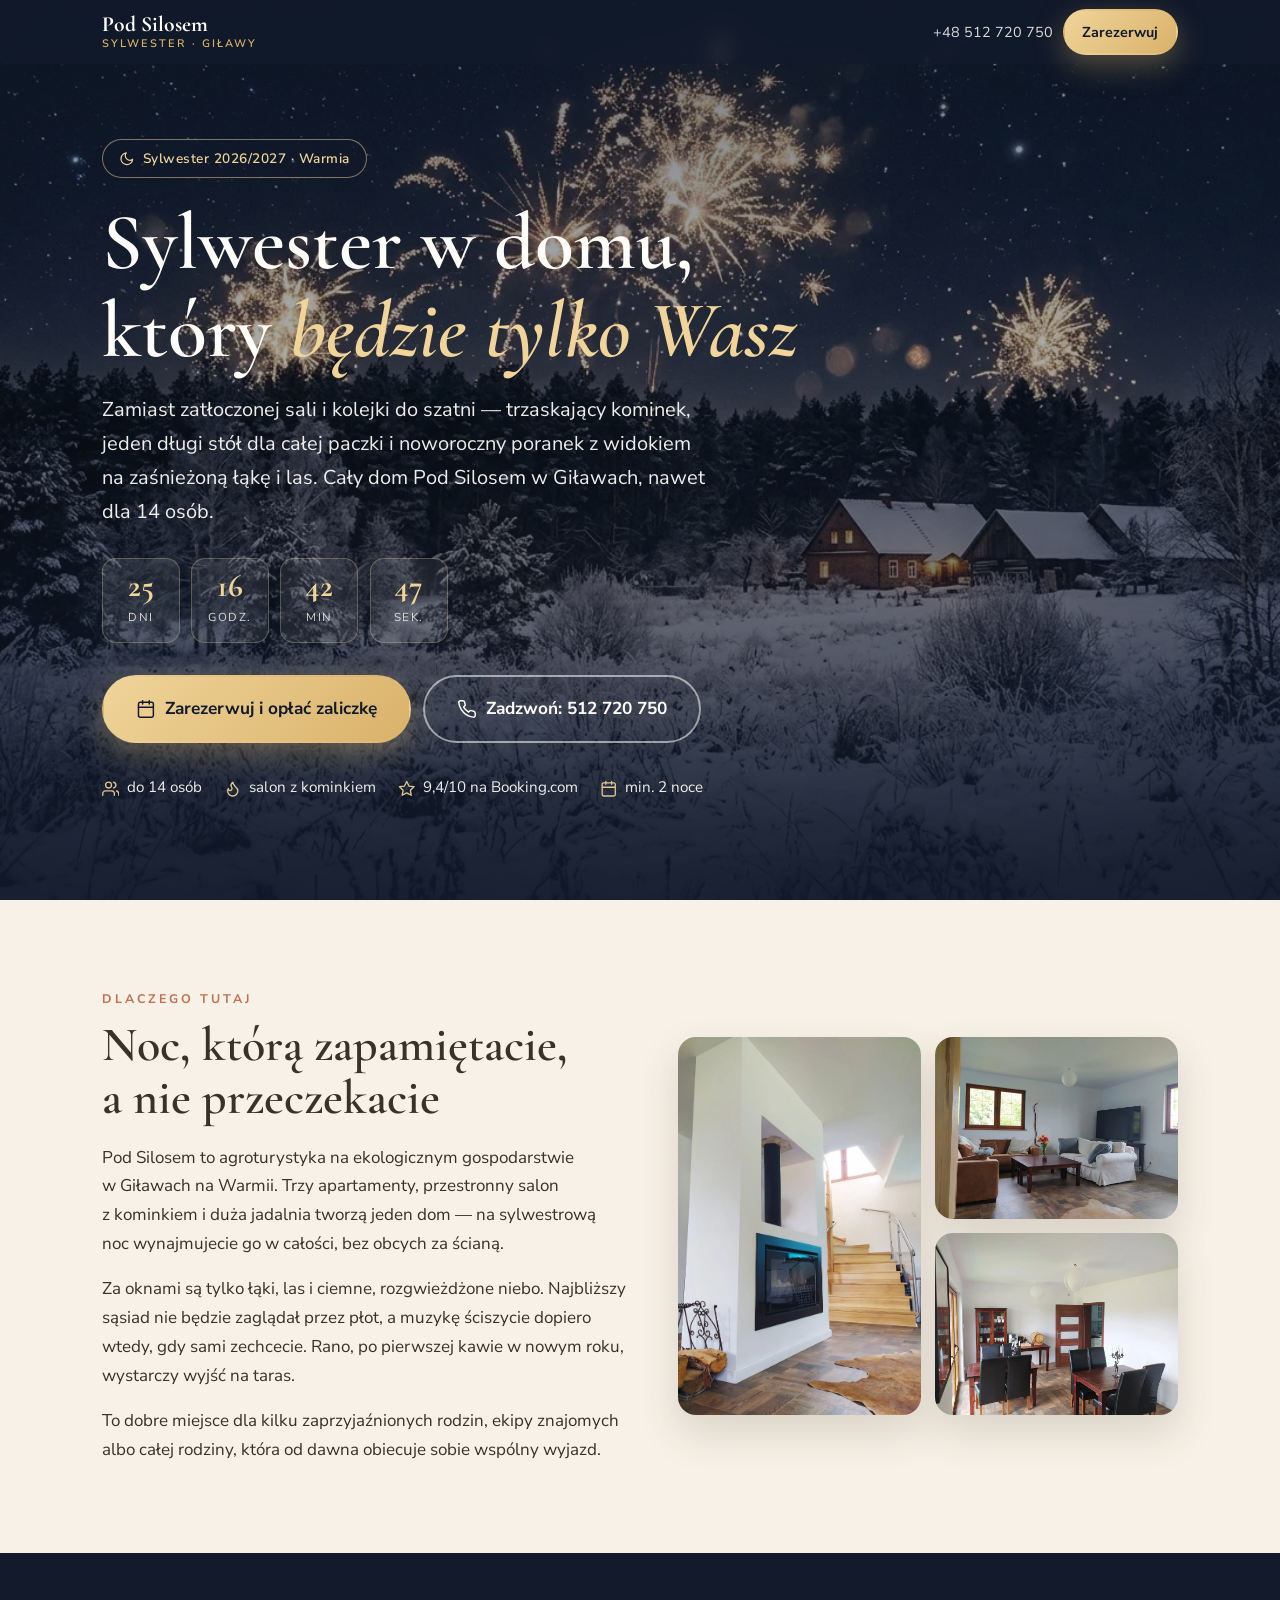
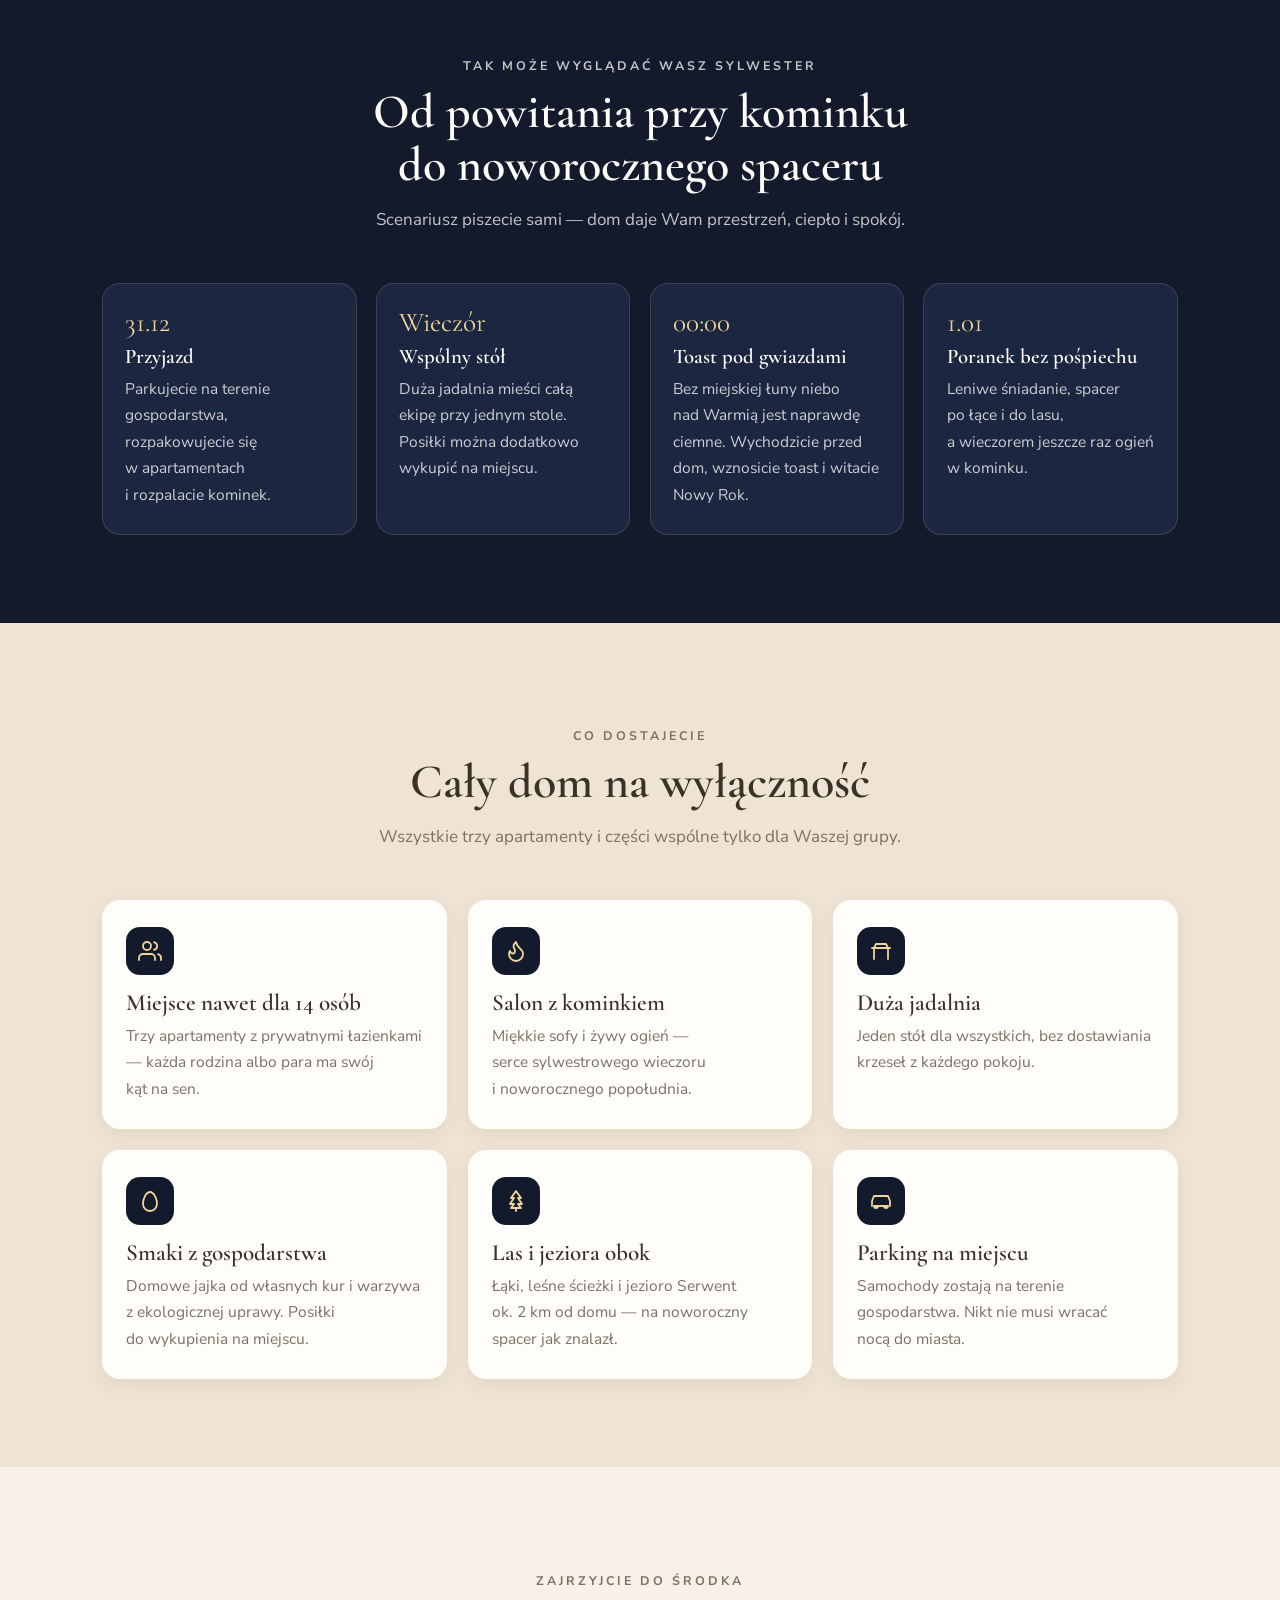
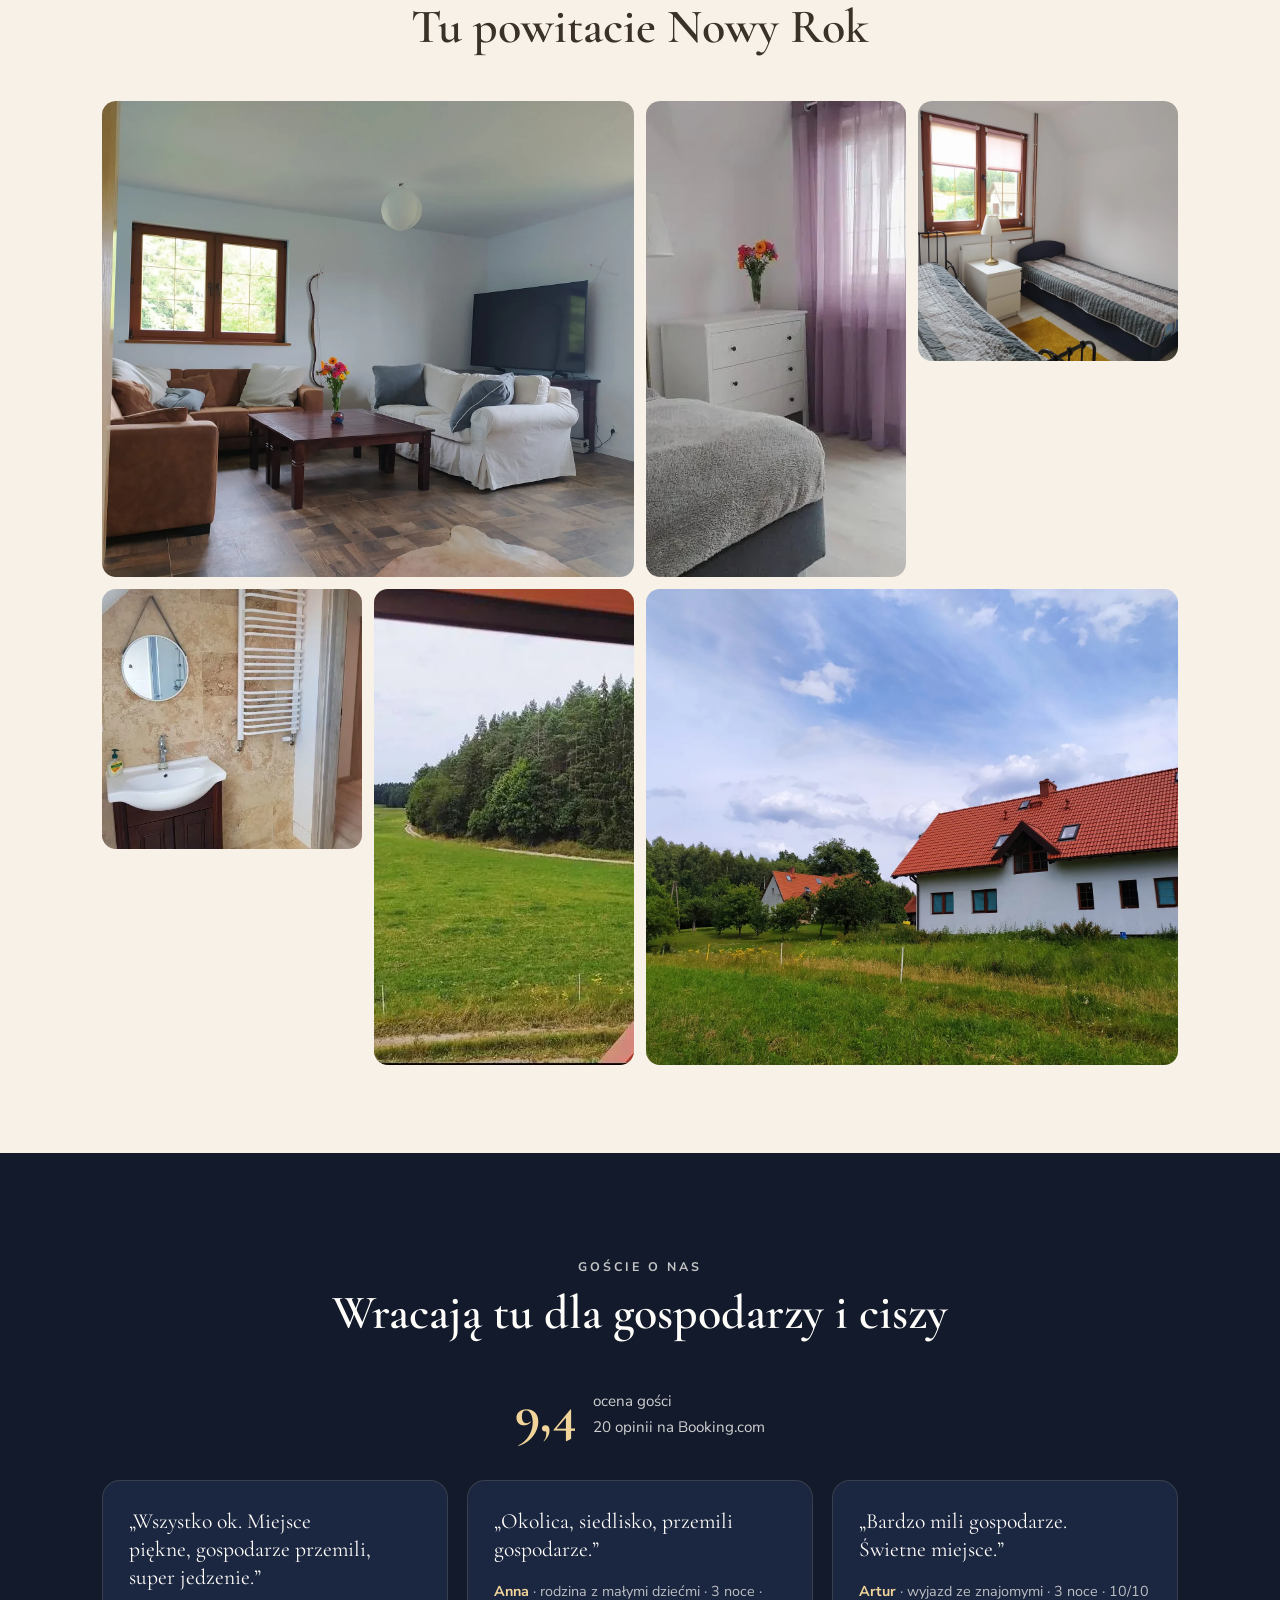
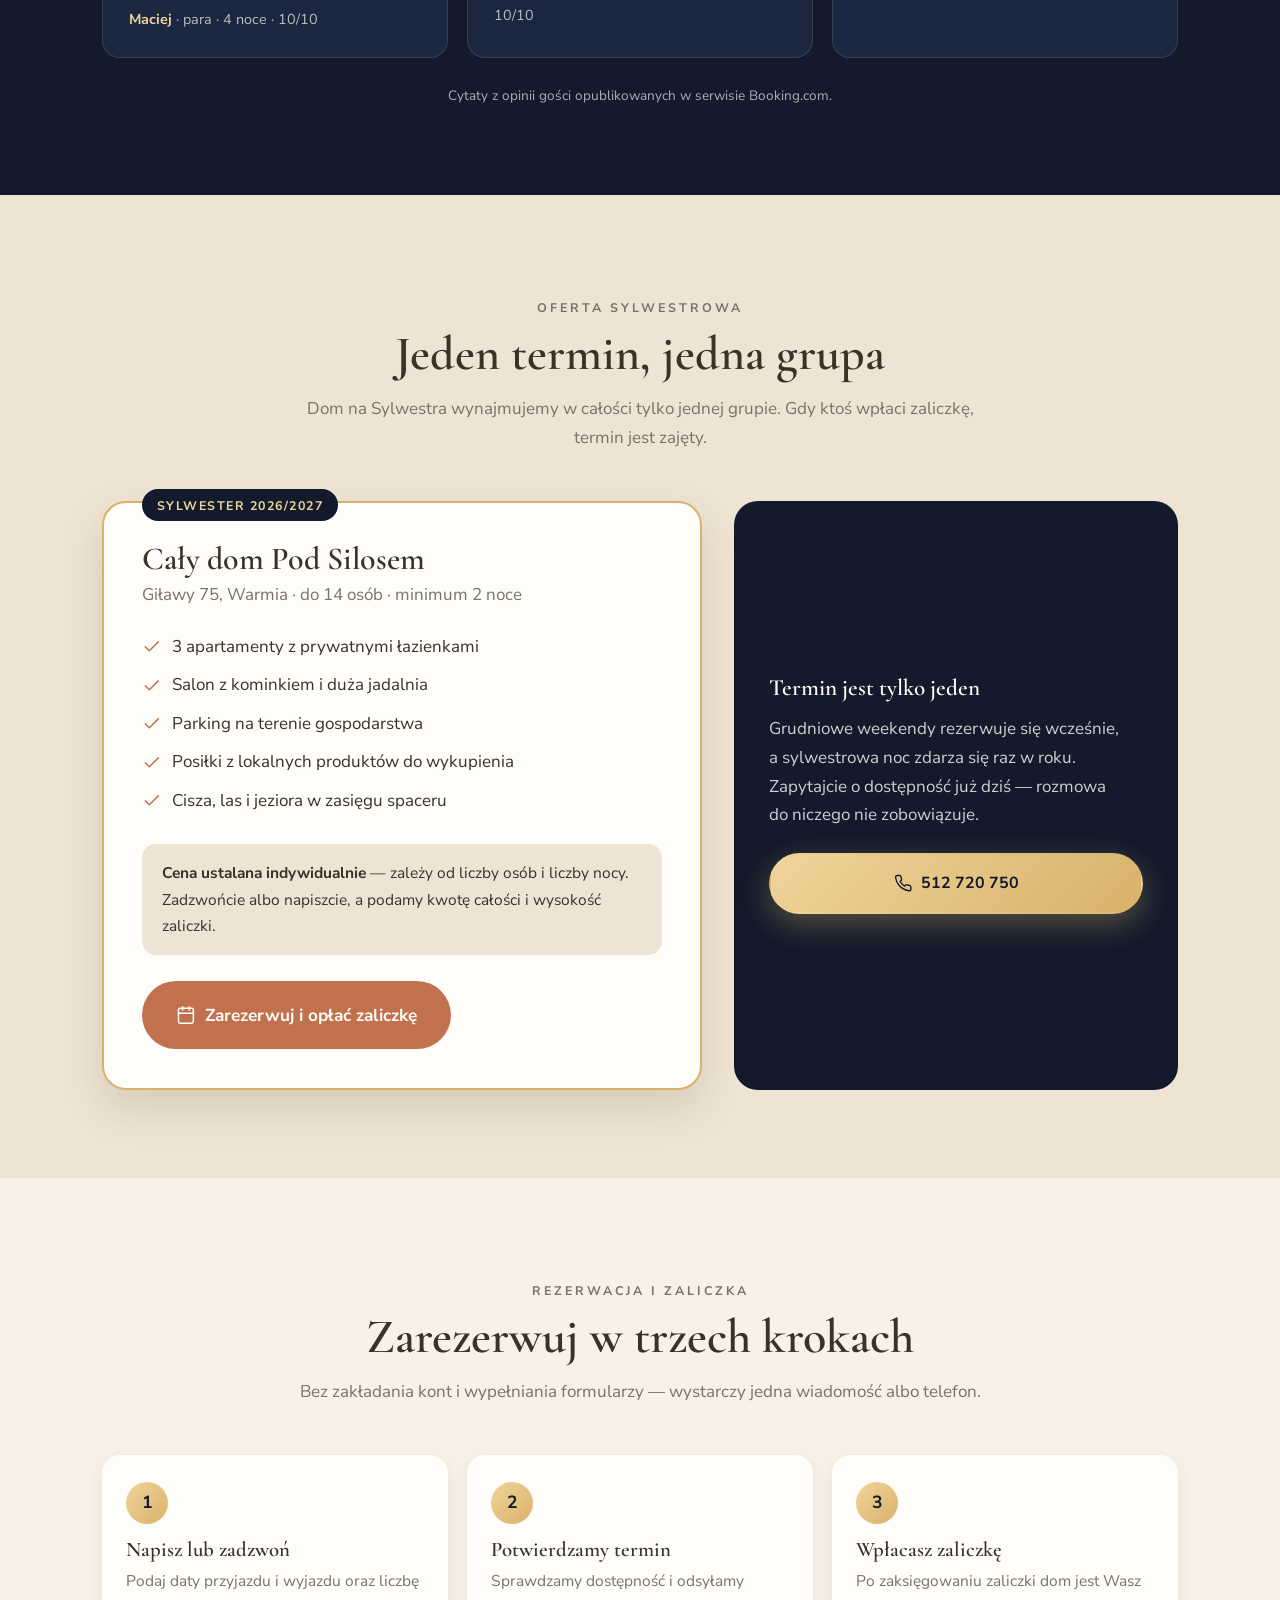
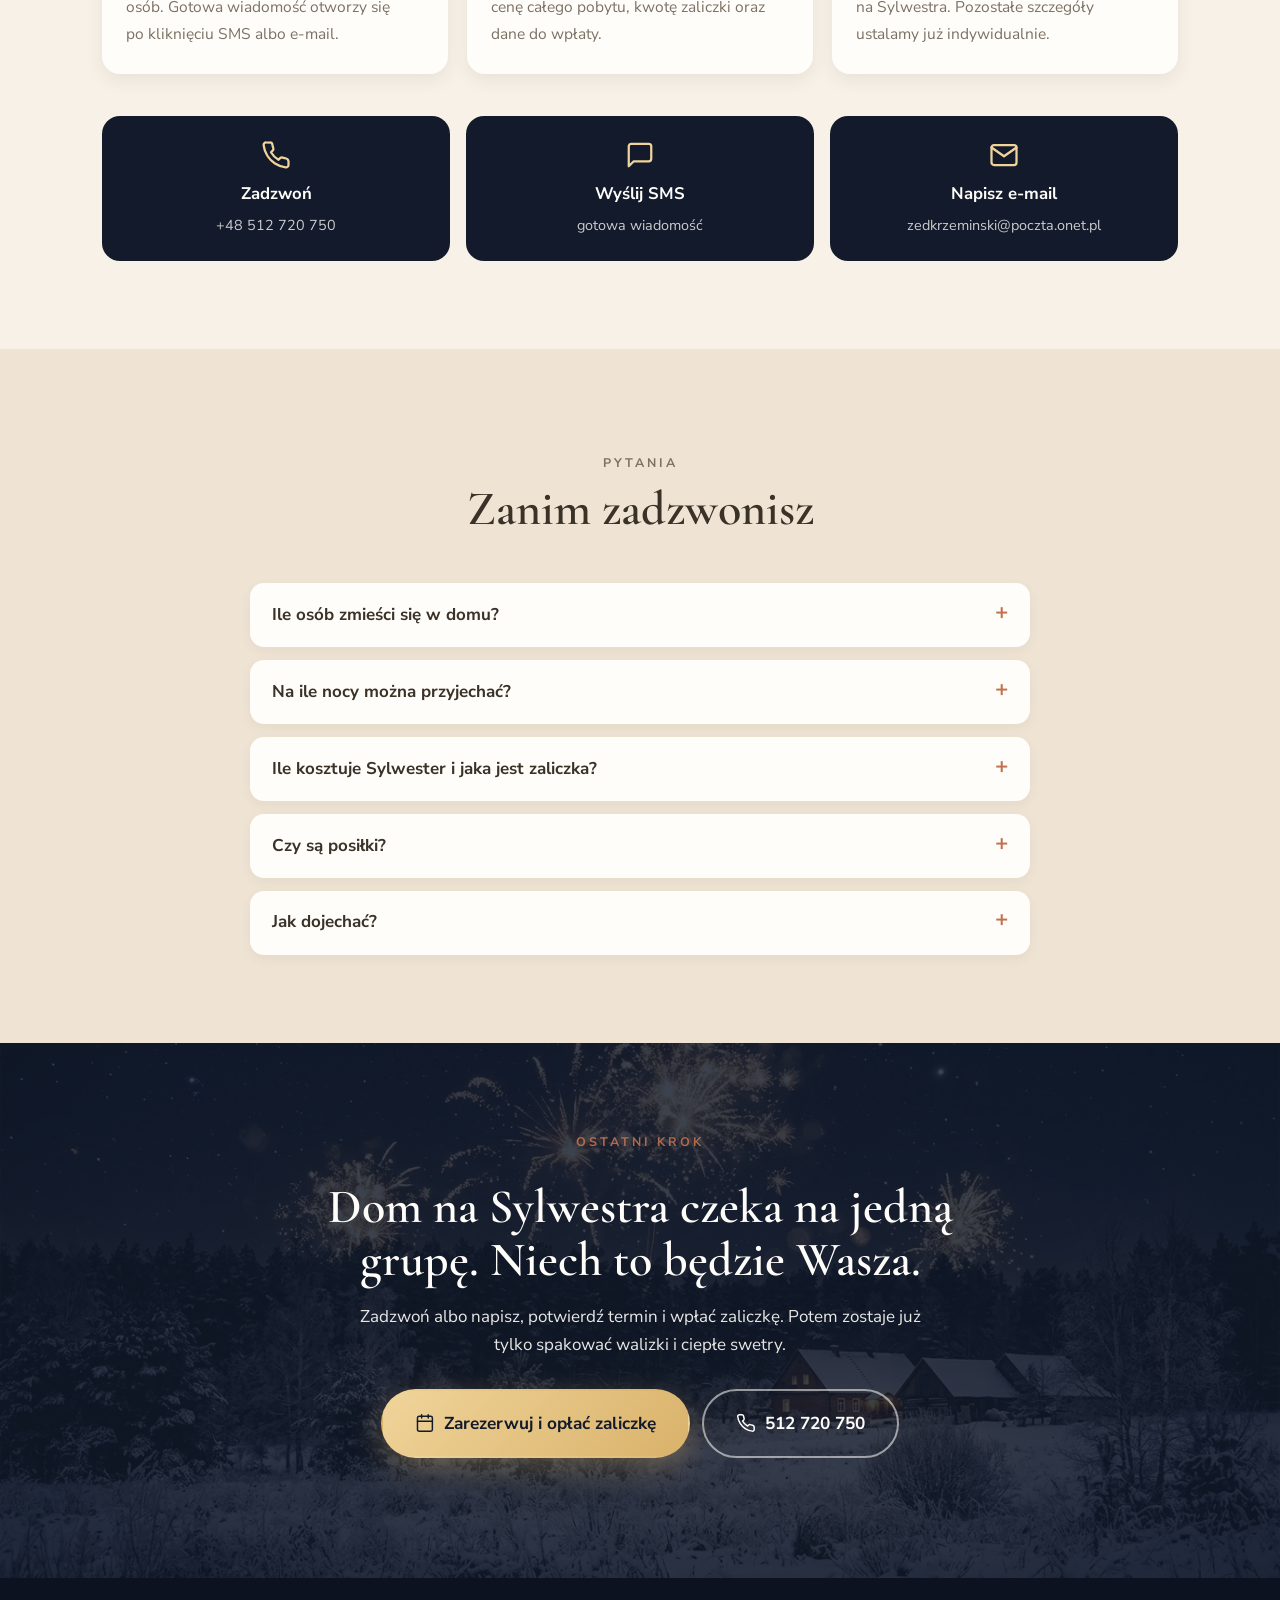
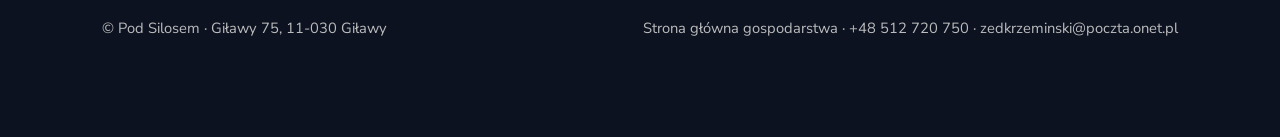
==== sylwester.html @ bb37dadd "Dodaj landing page Sylwester 2026/2027 (sylwester.html)" ====
<!DOCTYPE html>
<html lang="pl">
<head>
  <!-- Google tag (gtag.js) -->
  <script async src="https://www.googletagmanager.com/gtag/js?id=AW-17350584286"></script>
  <script>
    window.dataLayer = window.dataLayer || [];
    function gtag(){dataLayer.push(arguments);}
    gtag('js', new Date());
    gtag('config', 'AW-17350584286');
  </script>

  <meta charset="UTF-8">
  <meta name="viewport" content="width=device-width, initial-scale=1.0">
  <title>Sylwester na&nbsp;Warmii — cały dom dla&nbsp;14 osób | Pod&nbsp;Silosem, Giławy</title>
  <meta name="description" content="Sylwester w agroturystyce Pod Silosem w Giławach na Warmii. Cały dom do 14 osób, salon z kominkiem, duża jadalnia, cisza lasu i jezior. Zarezerwuj termin i wpłać zaliczkę.">
  <meta property="og:title" content="Sylwester na Warmii — cały dom tylko dla Was">
  <meta property="og:description" content="Kominek, wspólny stół i noworoczny poranek nad łąką. Do 14 osób, Giławy na Warmii.">
  <meta property="og:type" content="website">
  <meta property="og:url" content="https://gilawy.pl/sylwester.html">
  <meta property="og:image" content="https://gilawy.pl/assets/img/sylwester/hero.webp">
  <meta property="og:locale" content="pl_PL">
  <link rel="canonical" href="https://gilawy.pl/sylwester.html">
  <link rel="icon" href="favicon.ico" sizes="16x16 32x32 48x48">
  <link rel="apple-touch-icon" href="apple-touch-icon.png">
  <meta name="theme-color" content="#121a2b">
  <link rel="preload" as="image" href="assets/img/sylwester/hero.webp">

  <link rel="preconnect" href="https://fonts.googleapis.com">
  <link rel="preconnect" href="https://fonts.gstatic.com" crossorigin>
  <link rel="stylesheet" href="https://fonts.googleapis.com/css2?family=Cormorant+Garamond:ital,wght@0,500;0,600;0,700;1,500&family=Nunito+Sans:wght@300;400;600;700&display=swap">

  <script type="application/ld+json">
  {
    "@context": "https://schema.org",
    "@type": "LodgingBusiness",
    "name": "Pod Silosem — Agroturystyka w Giławach",
    "description": "Sylwester na Warmii: cały dom do 14 osób z salonem z kominkiem i dużą jadalnią.",
    "image": "https://gilawy.pl/assets/img/sylwester/hero.webp",
    "url": "https://gilawy.pl/sylwester.html",
    "telephone": "+48512720750",
    "email": "zedkrzeminski@poczta.onet.pl",
    "address": {
      "@type": "PostalAddress",
      "streetAddress": "Giławy 75",
      "postalCode": "11-030",
      "addressLocality": "Giławy",
      "addressRegion": "warmińsko-mazurskie",
      "addressCountry": "PL"
    },
    "numberOfRooms": 3,
    "aggregateRating": {
      "@type": "AggregateRating",
      "ratingValue": "9.4",
      "bestRating": "10",
      "reviewCount": "20"
    }
  }
  </script>

  <style>
    :root {
      --night: #121a2b;
      --night-2: #1b2640;
      --night-3: #26345a;
      --gold: #d9b26a;
      --gold-2: #f0d49a;
      --cream: #f7f1e7;
      --sand: #efe4d4;
      --terracotta: #c2714f;
      --terracotta-dark: #a85b3c;
      --ink: #3a3127;
      --muted: #7c7164;
      --white: #fffdfa;
      --radius: 18px;
      --maxw: 1120px;
      --serif: "Cormorant Garamond", Georgia, serif;
      --sans: "Nunito Sans", system-ui, -apple-system, sans-serif;
    }
    * { box-sizing: border-box; margin: 0; padding: 0; }
    html { scroll-behavior: smooth; scroll-padding-top: 76px; }
    body { font-family: var(--sans); color: var(--ink); background: var(--cream); line-height: 1.7; font-size: 17px; -webkit-font-smoothing: antialiased; overflow-x: hidden; }
    img { max-width: 100%; display: block; }
    a { color: inherit; text-decoration: none; }
    .container { width: 100%; max-width: var(--maxw); margin-inline: auto; padding-inline: 22px; }
    h1, h2, h3 { font-family: var(--serif); font-weight: 600; line-height: 1.1; text-wrap: balance; }
    h2 { font-size: clamp(2rem, 4.2vw, 3rem); }
    h3 { font-size: 1.45rem; }
    p, li, dd, blockquote { text-wrap: pretty; text-align: left; }
    .center, .center p { text-align: center; }
    .kicker { text-transform: uppercase; letter-spacing: 3px; font-size: .78rem; font-weight: 700; color: var(--terracotta); margin-bottom: .6rem; }
    .dark .kicker { color: var(--gold); }
    .icon { width: 1.15em; height: 1.15em; flex: none; fill: none; stroke: currentColor; stroke-width: 1.8; stroke-linecap: round; stroke-linejoin: round; }

    /* buttons */
    .btn { display: inline-flex; align-items: center; justify-content: center; gap: .55rem; padding: .95rem 1.6rem; border-radius: 999px; font-weight: 700; font-size: 1rem; transition: transform .15s, box-shadow .15s, background .15s; cursor: pointer; border: 2px solid transparent; text-align: center; }
    .btn:hover { transform: translateY(-2px); }
    .btn-gold { background: linear-gradient(135deg, var(--gold-2), var(--gold)); color: var(--night); box-shadow: 0 10px 30px rgba(217,178,106,.35); }
    .btn-gold:hover { box-shadow: 0 14px 36px rgba(217,178,106,.5); }
    .btn-ghost { border-color: rgba(255,253,250,.55); color: var(--white); }
    .btn-ghost:hover { background: rgba(255,253,250,.1); }
    .btn-terra { background: var(--terracotta); color: var(--white); }
    .btn-terra:hover { background: var(--terracotta-dark); }
    .btn-line { border-color: var(--night-3); color: var(--night); }
    .btn-line:hover { background: var(--night); color: var(--white); }
    .btn-lg { padding: 1.1rem 2rem; font-size: 1.08rem; }

    /* header */
    .top { position: fixed; inset: 0 0 auto 0; z-index: 50; background: rgba(18,26,43,.82); backdrop-filter: blur(10px); color: var(--white); }
    .top .container { display: flex; align-items: center; justify-content: space-between; height: 64px; gap: 1rem; }
    .brand { font-family: var(--serif); font-size: 1.35rem; font-weight: 700; line-height: 1; }
    .brand small { display: block; font-family: var(--sans); font-size: .68rem; letter-spacing: 2px; text-transform: uppercase; color: var(--gold); font-weight: 600; margin-top: 3px; }
    .top-actions { display: flex; gap: .6rem; align-items: center; }
    .top-actions .btn { padding: .55rem 1.1rem; font-size: .9rem; }
    .top-link { font-size: .9rem; opacity: .85; }
    .top-link:hover { opacity: 1; color: var(--gold-2); }

    /* hero */
    .hero { position: relative; min-height: 100svh; display: flex; align-items: center; color: var(--white); background: var(--night) url("assets/img/sylwester/hero.webp") center/cover no-repeat; padding: 110px 0 70px; overflow: hidden; }
    .hero::before { content: ""; position: absolute; inset: 0; background: linear-gradient(180deg, rgba(18,26,43,.55) 0%, rgba(18,26,43,.35) 40%, rgba(18,26,43,.9) 100%); }
    .hero .container { position: relative; }
    .hero-inner { max-width: 760px; }
    .badge { display: inline-flex; align-items: center; gap: .5rem; padding: .45rem 1rem; border: 1px solid rgba(240,212,154,.5); border-radius: 999px; color: var(--gold-2); font-size: .85rem; font-weight: 600; letter-spacing: .5px; margin-bottom: 1.3rem; background: rgba(18,26,43,.35); }
    .hero h1 { font-size: clamp(2.6rem, 7vw, 5rem); color: var(--white); margin-bottom: 1.1rem; }
    .hero h1 em { color: var(--gold-2); font-style: italic; }
    .hero .lead { font-size: clamp(1.05rem, 2vw, 1.25rem); max-width: 620px; opacity: .93; margin-bottom: 1.8rem; }
    .hero-cta { display: flex; flex-wrap: wrap; gap: .8rem; margin-bottom: 2rem; }
    .hero-facts { display: flex; flex-wrap: wrap; gap: .6rem 1.4rem; font-size: .95rem; opacity: .92; list-style: none; }
    .hero-facts li { display: flex; align-items: center; gap: .45rem; }
    .hero-facts .icon { color: var(--gold-2); }

    /* countdown */
    .countdown { display: flex; gap: .7rem; margin: 0 0 2rem; flex-wrap: wrap; }
    .cd-box { min-width: 78px; padding: .7rem .8rem; border-radius: 14px; background: rgba(255,253,250,.08); border: 1px solid rgba(240,212,154,.28); text-align: center; }
    .cd-box b { display: block; font-family: var(--serif); font-size: 2rem; line-height: 1; color: var(--gold-2); }
    .cd-box span { font-size: .72rem; text-transform: uppercase; letter-spacing: 1.5px; opacity: .8; }

    /* sections */
    section { padding: 88px 0; }
    .dark { background: var(--night); color: var(--white); }
    .dark h2, .dark h3 { color: var(--white); }
    .sand { background: var(--sand); }
    .section-head { max-width: 720px; margin: 0 auto 3rem; text-align: center; }
    .section-head p { color: var(--muted); margin-top: .9rem; text-align: center; }
    .dark .section-head p { color: rgba(255,253,250,.75); }

    /* story */
    .story { display: grid; grid-template-columns: 1.05fr 1fr; gap: 3.2rem; align-items: center; }
    .story-text p + p { margin-top: 1rem; }
    .story-text h2 { margin-bottom: 1.2rem; }
    .story-photos { display: grid; grid-template-columns: 1fr 1fr; gap: 14px; }
    .story-photos img { width: 100%; height: 100%; object-fit: cover; border-radius: var(--radius); box-shadow: 0 18px 40px rgba(74,56,38,.16); }
    .story-photos .tall { grid-row: span 2; aspect-ratio: 3/4.3; }
    .story-photos .sq { aspect-ratio: 4/3; }

    /* plan of the night */
    .timeline { display: grid; grid-template-columns: repeat(4, 1fr); gap: 1.2rem; list-style: none; }
    .timeline li { background: var(--night-2); border: 1px solid rgba(240,212,154,.16); border-radius: var(--radius); padding: 1.6rem 1.4rem; }
    .timeline .time { font-family: var(--serif); font-size: 1.7rem; color: var(--gold-2); line-height: 1; margin-bottom: .6rem; }
    .timeline h3 { font-size: 1.3rem; margin-bottom: .45rem; }
    .timeline p { color: rgba(255,253,250,.78); font-size: .97rem; }

    /* benefits */
    .benefits { display: grid; grid-template-columns: repeat(3, 1fr); gap: 1.3rem; }
    .benefit { background: var(--white); border-radius: var(--radius); padding: 1.7rem 1.5rem; box-shadow: 0 6px 18px rgba(74,56,38,.08); }
    .benefit .ico { width: 48px; height: 48px; border-radius: 14px; display: grid; place-items: center; background: var(--night); color: var(--gold-2); margin-bottom: 1rem; }
    .benefit .ico .icon { width: 24px; height: 24px; }
    .benefit h3 { margin-bottom: .4rem; }
    .benefit p { color: var(--muted); font-size: .97rem; }

    /* gallery */
    .gallery { display: grid; grid-template-columns: repeat(4, 1fr); gap: 12px; }
    .gallery img { width: 100%; aspect-ratio: 1/1; object-fit: cover; border-radius: 14px; }
    .gallery .wide { grid-column: span 2; aspect-ratio: auto; height: 100%; }

    /* reviews */
    .reviews { display: grid; grid-template-columns: repeat(3, 1fr); gap: 1.2rem; }
    .review { background: var(--night-2); border-radius: var(--radius); padding: 1.6rem; border: 1px solid rgba(240,212,154,.14); }
    .review blockquote { font-family: var(--serif); font-size: 1.35rem; line-height: 1.3; margin-bottom: 1rem; color: var(--white); }
    .review footer { font-size: .9rem; color: rgba(255,253,250,.7); }
    .review footer b { color: var(--gold-2); }
    .score { display: flex; align-items: center; justify-content: center; gap: 1rem; margin-bottom: 2.4rem; }
    .score b { font-family: var(--serif); font-size: 3.4rem; color: var(--gold-2); line-height: 1; }
    .score span { text-align: left; font-size: .95rem; color: rgba(255,253,250,.8); }

    /* offer */
    .offer { display: grid; grid-template-columns: 1.15fr .85fr; gap: 2rem; align-items: stretch; }
    .offer-card { background: var(--white); border-radius: 24px; padding: 2.4rem; box-shadow: 0 18px 40px rgba(74,56,38,.14); border: 2px solid var(--gold); position: relative; }
    .offer-card .ribbon { position: absolute; top: -14px; left: 2.4rem; background: var(--night); color: var(--gold-2); font-size: .78rem; font-weight: 700; letter-spacing: 1.5px; text-transform: uppercase; padding: .35rem .9rem; border-radius: 999px; }
    .offer-card h3 { font-size: 2rem; margin-bottom: .3rem; }
    .offer-card .sub { color: var(--muted); margin-bottom: 1.4rem; }
    .checks { list-style: none; display: grid; gap: .6rem; margin-bottom: 1.8rem; }
    .checks li { display: flex; gap: .65rem; align-items: flex-start; }
    .checks .icon { color: var(--terracotta); margin-top: .3rem; }
    .price-note { background: var(--sand); border-radius: 14px; padding: 1rem 1.2rem; margin-bottom: 1.6rem; font-size: .97rem; }
    .price-note b { color: var(--ink); }
    .offer-side { background: var(--night); color: var(--white); border-radius: 24px; padding: 2.2rem; display: flex; flex-direction: column; justify-content: center; }
    .offer-side h3 { color: var(--white); margin-bottom: .8rem; }
    .offer-side p { color: rgba(255,253,250,.8); margin-bottom: 1.4rem; }

    /* steps */
    .steps { display: grid; grid-template-columns: repeat(3, 1fr); gap: 1.2rem; list-style: none; counter-reset: step; margin-bottom: 2.6rem; }
    .steps li { background: var(--white); border-radius: var(--radius); padding: 1.7rem 1.5rem; position: relative; counter-increment: step; box-shadow: 0 6px 18px rgba(74,56,38,.08); }
    .steps li::before { content: counter(step); display: grid; place-items: center; width: 42px; height: 42px; border-radius: 50%; background: linear-gradient(135deg, var(--gold-2), var(--gold)); color: var(--night); font-weight: 700; font-size: 1.1rem; margin-bottom: .9rem; }
    .steps h3 { margin-bottom: .4rem; font-size: 1.3rem; }
    .steps p { color: var(--muted); font-size: .97rem; }
    .contact-cards { display: grid; grid-template-columns: repeat(3, 1fr); gap: 1rem; }
    .ccard { display: flex; flex-direction: column; align-items: center; gap: .3rem; text-align: center; padding: 1.5rem 1rem; border-radius: var(--radius); background: var(--night); color: var(--white); transition: transform .15s, background .15s; }
    .ccard:hover { transform: translateY(-3px); background: var(--night-2); }
    .ccard .icon { width: 30px; height: 30px; color: var(--gold-2); margin-bottom: .3rem; }
    .ccard b { font-size: 1.05rem; }
    .ccard span { font-size: .9rem; opacity: .78; }

    /* faq */
    .faq { max-width: 780px; margin: 0 auto; display: grid; gap: .8rem; }
    .faq details { background: var(--white); border-radius: 14px; padding: 1.1rem 1.4rem; box-shadow: 0 4px 12px rgba(74,56,38,.06); }
    .faq summary { cursor: pointer; font-weight: 700; list-style: none; display: flex; justify-content: space-between; gap: 1rem; }
    .faq summary::-webkit-details-marker { display: none; }
    .faq summary::after { content: "+"; color: var(--terracotta); font-size: 1.4rem; line-height: 1; }
    .faq details[open] summary::after { content: "–"; }
    .faq details p { margin-top: .7rem; color: var(--muted); }

    /* final cta */
    .final { text-align: center; background: var(--night) url("assets/img/sylwester/hero.webp") center/cover; position: relative; color: var(--white); }
    .final::before { content: ""; position: absolute; inset: 0; background: rgba(18,26,43,.82); }
    .final .container { position: relative; }
    .final h2 { color: var(--white); margin-bottom: 1rem; }
    .final p { max-width: 600px; margin: 0 auto 1.8rem; opacity: .9; text-align: center; }
    .final .hero-cta { justify-content: center; }

    footer.site { background: #0c1220; color: rgba(255,253,250,.72); padding: 2.4rem 0 6rem; font-size: .92rem; }
    footer.site .container { display: flex; flex-wrap: wrap; justify-content: space-between; gap: 1rem; }
    footer.site a:hover { color: var(--gold-2); }

    /* sticky mobile bar */
    .mbar { position: fixed; inset: auto 0 0 0; z-index: 60; display: none; gap: .5rem; padding: .6rem .7rem calc(.6rem + env(safe-area-inset-bottom)); background: rgba(12,18,32,.96); }
    .mbar a { flex: 1; padding: .8rem .5rem; font-size: .95rem; }

    /* sparkles */
    .spark { position: absolute; width: 3px; height: 3px; border-radius: 50%; background: var(--gold-2); box-shadow: 0 0 8px 2px rgba(240,212,154,.7); opacity: 0; animation: twinkle 4s infinite ease-in-out; }
    @keyframes twinkle { 0%, 100% { opacity: 0; transform: scale(.6); } 50% { opacity: .9; transform: scale(1.2); } }
    @media (prefers-reduced-motion: reduce) { .spark { animation: none; opacity: .5; } html { scroll-behavior: auto; } }

    @media (max-width: 980px) {
      .timeline { grid-template-columns: repeat(2, 1fr); }
      .benefits, .reviews { grid-template-columns: 1fr 1fr; }
      .story, .offer { grid-template-columns: 1fr; }
    }
    @media (max-width: 680px) {
      section { padding: 64px 0; }
      .top-link { display: none; }
      .top-actions .btn { padding: .5rem .9rem; font-size: .85rem; }
      .timeline, .benefits, .reviews, .steps, .contact-cards { grid-template-columns: 1fr; }
      .gallery { grid-template-columns: 1fr 1fr; }
      .gallery .wide { grid-column: span 2; aspect-ratio: 16/10; }
      .offer-card { padding: 2rem 1.4rem; }
      .offer-card .ribbon { left: 1.4rem; }
      .cd-box { min-width: 64px; }
      .cd-box b { font-size: 1.6rem; }
      .mbar { display: flex; }
      .hero-cta .btn { width: 100%; }
    }
  </style>
</head>
<body>

  <svg width="0" height="0" style="position:absolute" aria-hidden="true">
    <defs>
      <symbol id="i-phone" viewBox="0 0 24 24"><path d="M22 16.9v3a2 2 0 0 1-2.2 2 19.8 19.8 0 0 1-8.6-3.1 19.5 19.5 0 0 1-6-6A19.8 19.8 0 0 1 2.1 4.2 2 2 0 0 1 4.1 2h3a2 2 0 0 1 2 1.7c.1.9.4 1.8.7 2.7a2 2 0 0 1-.5 2.1L8 9.8a16 16 0 0 0 6 6l1.3-1.3a2 2 0 0 1 2.1-.4c.9.3 1.8.6 2.7.7a2 2 0 0 1 1.7 2z"/></symbol>
      <symbol id="i-msg" viewBox="0 0 24 24"><path d="M21 15a2 2 0 0 1-2 2H7l-4 4V5a2 2 0 0 1 2-2h14a2 2 0 0 1 2 2z"/></symbol>
      <symbol id="i-mail" viewBox="0 0 24 24"><rect x="2" y="4" width="20" height="16" rx="2"/><path d="m22 6-10 7L2 6"/></symbol>
      <symbol id="i-pin" viewBox="0 0 24 24"><path d="M20 10c0 6-8 12-8 12s-8-6-8-12a8 8 0 0 1 16 0z"/><circle cx="12" cy="10" r="3"/></symbol>
      <symbol id="i-users" viewBox="0 0 24 24"><path d="M17 21v-2a4 4 0 0 0-4-4H5a4 4 0 0 0-4 4v2"/><circle cx="9" cy="7" r="4"/><path d="M23 21v-2a4 4 0 0 0-3-3.9M16 3.1a4 4 0 0 1 0 7.8"/></symbol>
      <symbol id="i-fire" viewBox="0 0 24 24"><path d="M8.5 14.5A2.5 2.5 0 0 0 11 12c0-1.4-.5-2-1-3-1.1-2.1-.2-4 2-6 .5 2.5 2 4.9 4 6.5 2 1.6 3 3.5 3 5.5a7 7 0 1 1-14 0c0-1.2.4-2.3 1-3.3.3 1.6 1.3 2.8 2.5 2.8z"/></symbol>
      <symbol id="i-table" viewBox="0 0 24 24"><path d="M3 9h18M5 9v11M19 9v11M7 5h10l2 4H5z"/></symbol>
      <symbol id="i-tree" viewBox="0 0 24 24"><path d="m12 2-5 7h3l-4 6h4l-3 4h10l-3-4h4l-4-6h3z"/><path d="M12 19v3"/></symbol>
      <symbol id="i-star" viewBox="0 0 24 24"><path d="m12 2 3.1 6.3 6.9 1-5 4.9 1.2 6.8L12 17.8 5.8 21l1.2-6.8-5-4.9 6.9-1z"/></symbol>
      <symbol id="i-car" viewBox="0 0 24 24"><path d="M5 17h14M5 17a2 2 0 1 0 4 0M15 17a2 2 0 1 0 4 0M3 17v-5l2-5h14l2 5v5"/></symbol>
      <symbol id="i-egg" viewBox="0 0 24 24"><path d="M12 22c4 0 7-3 7-7.5S16 3 12 3 5 10 5 14.5 8 22 12 22z"/></symbol>
      <symbol id="i-check" viewBox="0 0 24 24"><path d="M20 6 9 17l-5-5"/></symbol>
      <symbol id="i-cal" viewBox="0 0 24 24"><rect x="3" y="4" width="18" height="18" rx="2"/><path d="M16 2v4M8 2v4M3 10h18"/></symbol>
      <symbol id="i-moon" viewBox="0 0 24 24"><path d="M21 12.8A9 9 0 1 1 11.2 3 7 7 0 0 0 21 12.8z"/></symbol>
    </defs>
  </svg>

  <header class="top">
    <div class="container">
      <a class="brand" href="index.html">Pod&nbsp;Silosem<small>Sylwester · Giławy</small></a>
      <div class="top-actions">
        <a class="top-link" href="tel:+48512720750">+48 512 720 750</a>
        <a class="btn btn-gold" href="#rezerwacja">Zarezerwuj</a>
      </div>
    </div>
  </header>

  <main>
    <!-- HERO -->
    <section class="hero" id="start">
      <div class="container">
        <div class="hero-inner">
          <span class="badge"><svg class="icon"><use href="#i-moon"/></svg> Sylwester 2026/2027 · Warmia</span>
          <h1>Sylwester w&nbsp;domu, który <em>będzie tylko Wasz</em></h1>
          <p class="lead">Zamiast zatłoczonej sali i&nbsp;kolejki do&nbsp;szatni — trzaskający kominek, jeden długi stół dla&nbsp;całej paczki i&nbsp;noworoczny poranek z&nbsp;widokiem na&nbsp;zaśnieżoną łąkę i&nbsp;las. Cały dom Pod&nbsp;Silosem w&nbsp;Giławach, nawet dla&nbsp;14 osób.</p>

          <div class="countdown" id="countdown" aria-label="Odliczanie do Nowego Roku">
            <div class="cd-box"><b id="cd-d">--</b><span>dni</span></div>
            <div class="cd-box"><b id="cd-h">--</b><span>godz.</span></div>
            <div class="cd-box"><b id="cd-m">--</b><span>min</span></div>
            <div class="cd-box"><b id="cd-s">--</b><span>sek.</span></div>
          </div>

          <div class="hero-cta">
            <a class="btn btn-gold btn-lg" href="#rezerwacja"><svg class="icon"><use href="#i-cal"/></svg> Zarezerwuj i&nbsp;opłać zaliczkę</a>
            <a class="btn btn-ghost btn-lg" href="tel:+48512720750"><svg class="icon"><use href="#i-phone"/></svg> Zadzwoń: 512 720 750</a>
          </div>
          <ul class="hero-facts">
            <li><svg class="icon"><use href="#i-users"/></svg> do&nbsp;14 osób</li>
            <li><svg class="icon"><use href="#i-fire"/></svg> salon z&nbsp;kominkiem</li>
            <li><svg class="icon"><use href="#i-star"/></svg> 9,4/10 na&nbsp;Booking.com</li>
            <li><svg class="icon"><use href="#i-cal"/></svg> min. 2 noce</li>
          </ul>
        </div>
      </div>
    </section>

    <!-- HISTORIA -->
    <section id="dom">
      <div class="container story">
        <div class="story-text">
          <p class="kicker">Dlaczego tutaj</p>
          <h2>Noc, którą zapamiętacie, a&nbsp;nie&nbsp;przeczekacie</h2>
          <p>Pod&nbsp;Silosem to&nbsp;agroturystyka na&nbsp;ekologicznym gospodarstwie w&nbsp;Giławach na&nbsp;Warmii. Trzy apartamenty, przestronny salon z&nbsp;kominkiem i&nbsp;duża jadalnia tworzą jeden dom — na&nbsp;sylwestrową noc wynajmujecie go w&nbsp;całości, bez&nbsp;obcych za&nbsp;ścianą.</p>
          <p>Za&nbsp;oknami są tylko łąki, las i&nbsp;ciemne, rozgwieżdżone niebo. Najbliższy sąsiad nie&nbsp;będzie zaglądał przez płot, a&nbsp;muzykę ściszycie dopiero wtedy, gdy&nbsp;sami zechcecie. Rano, po&nbsp;pierwszej kawie w&nbsp;nowym roku, wystarczy wyjść na&nbsp;taras.</p>
          <p>To&nbsp;dobre miejsce dla&nbsp;kilku zaprzyjaźnionych rodzin, ekipy znajomych albo całej rodziny, która od&nbsp;dawna obiecuje sobie wspólny wyjazd.</p>
        </div>
        <div class="story-photos">
          <img class="tall" src="assets/img/foto-04.webp" width="1440" height="1920" alt="Kominek i drewniane schody w domu Pod Silosem" loading="lazy">
          <img class="sq" src="assets/img/foto-02.webp" width="1920" height="1440" alt="Salon z sofami i kominkiem" loading="lazy">
          <img class="sq" src="assets/img/foto-03.webp" width="1920" height="1440" alt="Jadalnia z dużym drewnianym stołem" loading="lazy">
        </div>
      </div>
    </section>

    <!-- PLAN NOCY -->
    <section class="dark" id="plan">
      <div class="container">
        <div class="section-head">
          <p class="kicker">Tak może wyglądać Wasz Sylwester</p>
          <h2>Od&nbsp;powitania przy kominku do&nbsp;noworocznego spaceru</h2>
          <p>Scenariusz piszecie sami — dom daje Wam przestrzeń, ciepło i&nbsp;spokój.</p>
        </div>
        <ol class="timeline">
          <li>
            <div class="time">31.12</div>
            <h3>Przyjazd</h3>
            <p>Parkujecie na&nbsp;terenie gospodarstwa, rozpakowujecie się w&nbsp;apartamentach i&nbsp;rozpalacie kominek.</p>
          </li>
          <li>
            <div class="time">Wieczór</div>
            <h3>Wspólny stół</h3>
            <p>Duża jadalnia mieści całą ekipę przy jednym stole. Posiłki można dodatkowo wykupić na&nbsp;miejscu.</p>
          </li>
          <li>
            <div class="time">00:00</div>
            <h3>Toast pod&nbsp;gwiazdami</h3>
            <p>Bez&nbsp;miejskiej łuny niebo nad&nbsp;Warmią jest naprawdę ciemne. Wychodzicie przed dom, wznosicie toast i&nbsp;witacie Nowy Rok.</p>
          </li>
          <li>
            <div class="time">1.01</div>
            <h3>Poranek bez&nbsp;pośpiechu</h3>
            <p>Leniwe śniadanie, spacer po&nbsp;łące i&nbsp;do&nbsp;lasu, a&nbsp;wieczorem jeszcze raz ogień w&nbsp;kominku.</p>
          </li>
        </ol>
      </div>
    </section>

    <!-- KORZYŚCI -->
    <section class="sand" id="w-cenie">
      <div class="container">
        <div class="section-head">
          <p class="kicker">Co&nbsp;dostajecie</p>
          <h2>Cały dom na&nbsp;wyłączność</h2>
          <p>Wszystkie trzy apartamenty i&nbsp;części wspólne tylko dla&nbsp;Waszej grupy.</p>
        </div>
        <div class="benefits">
          <div class="benefit">
            <div class="ico"><svg class="icon"><use href="#i-users"/></svg></div>
            <h3>Miejsce nawet dla&nbsp;14 osób</h3>
            <p>Trzy apartamenty z&nbsp;prywatnymi łazienkami — każda rodzina albo para ma swój kąt na&nbsp;sen.</p>
          </div>
          <div class="benefit">
            <div class="ico"><svg class="icon"><use href="#i-fire"/></svg></div>
            <h3>Salon z&nbsp;kominkiem</h3>
            <p>Miękkie sofy i&nbsp;żywy ogień — serce sylwestrowego wieczoru i&nbsp;noworocznego popołudnia.</p>
          </div>
          <div class="benefit">
            <div class="ico"><svg class="icon"><use href="#i-table"/></svg></div>
            <h3>Duża jadalnia</h3>
            <p>Jeden stół dla&nbsp;wszystkich, bez&nbsp;dostawiania krzeseł z&nbsp;każdego pokoju.</p>
          </div>
          <div class="benefit">
            <div class="ico"><svg class="icon"><use href="#i-egg"/></svg></div>
            <h3>Smaki z&nbsp;gospodarstwa</h3>
            <p>Domowe jajka od&nbsp;własnych kur i&nbsp;warzywa z&nbsp;ekologicznej uprawy. Posiłki do&nbsp;wykupienia na&nbsp;miejscu.</p>
          </div>
          <div class="benefit">
            <div class="ico"><svg class="icon"><use href="#i-tree"/></svg></div>
            <h3>Las i&nbsp;jeziora obok</h3>
            <p>Łąki, leśne ścieżki i&nbsp;jezioro Serwent ok.&nbsp;2&nbsp;km od&nbsp;domu — na&nbsp;noworoczny spacer jak&nbsp;znalazł.</p>
          </div>
          <div class="benefit">
            <div class="ico"><svg class="icon"><use href="#i-car"/></svg></div>
            <h3>Parking na&nbsp;miejscu</h3>
            <p>Samochody zostają na&nbsp;terenie gospodarstwa. Nikt nie&nbsp;musi wracać nocą do&nbsp;miasta.</p>
          </div>
        </div>
      </div>
    </section>

    <!-- GALERIA -->
    <section id="galeria">
      <div class="container">
        <div class="section-head">
          <p class="kicker">Zajrzyjcie do&nbsp;środka</p>
          <h2>Tu powitacie Nowy Rok</h2>
        </div>
        <div class="gallery">
          <img class="wide" src="assets/img/foto-02.webp" width="1920" height="1440" alt="Salon z kominkiem" loading="lazy">
          <img src="assets/img/foto-09.webp" width="476" height="476" alt="Sypialnia z podwójnym łóżkiem" loading="lazy">
          <img src="assets/img/foto-01.webp" alt="Sypialnia z dwoma łóżkami" loading="lazy">
          <img src="assets/img/foto-07.webp" alt="Łazienka" loading="lazy">
          <img src="assets/img/foto-08.webp" width="476" height="476" alt="Widok z okna na łąkę i las" loading="lazy">
          <img class="wide" src="assets/img/foto-06.webp" width="1920" height="1440" alt="Dom w otoczeniu łąk i lasu" loading="lazy">
        </div>
      </div>
    </section>

    <!-- OPINIE -->
    <section class="dark" id="opinie">
      <div class="container">
        <div class="section-head">
          <p class="kicker">Goście o&nbsp;nas</p>
          <h2>Wracają tu dla&nbsp;gospodarzy i&nbsp;ciszy</h2>
        </div>
        <div class="score">
          <b>9,4</b>
          <span>ocena gości<br>20 opinii na&nbsp;Booking.com</span>
        </div>
        <div class="reviews">
          <figure class="review">
            <blockquote>„Wszystko ok.&nbsp;Miejsce piękne, gospodarze przemili, super jedzenie.”</blockquote>
            <footer><b>Maciej</b> · para · 4 noce · 10/10</footer>
          </figure>
          <figure class="review">
            <blockquote>„Okolica, siedlisko, przemili gospodarze.”</blockquote>
            <footer><b>Anna</b> · rodzina z&nbsp;małymi dziećmi · 3 noce · 10/10</footer>
          </figure>
          <figure class="review">
            <blockquote>„Bardzo mili gospodarze. Świetne miejsce.”</blockquote>
            <footer><b>Artur</b> · wyjazd ze&nbsp;znajomymi · 3 noce · 10/10</footer>
          </figure>
        </div>
        <p class="center" style="margin-top:1.6rem;font-size:.85rem;opacity:.65">Cytaty z&nbsp;opinii gości opublikowanych w&nbsp;serwisie Booking.com.</p>
      </div>
    </section>

    <!-- OFERTA -->
    <section class="sand" id="oferta">
      <div class="container">
        <div class="section-head">
          <p class="kicker">Oferta sylwestrowa</p>
          <h2>Jeden termin, jedna grupa</h2>
          <p>Dom na&nbsp;Sylwestra wynajmujemy w&nbsp;całości tylko jednej grupie. Gdy&nbsp;ktoś wpłaci zaliczkę, termin jest zajęty.</p>
        </div>
        <div class="offer">
          <div class="offer-card">
            <span class="ribbon">Sylwester 2026/2027</span>
            <h3>Cały dom Pod&nbsp;Silosem</h3>
            <p class="sub">Giławy 75, Warmia · do&nbsp;14 osób · minimum 2 noce</p>
            <ul class="checks">
              <li><svg class="icon"><use href="#i-check"/></svg> 3 apartamenty z&nbsp;prywatnymi łazienkami</li>
              <li><svg class="icon"><use href="#i-check"/></svg> Salon z&nbsp;kominkiem i&nbsp;duża jadalnia</li>
              <li><svg class="icon"><use href="#i-check"/></svg> Parking na&nbsp;terenie gospodarstwa</li>
              <li><svg class="icon"><use href="#i-check"/></svg> Posiłki z&nbsp;lokalnych produktów do&nbsp;wykupienia</li>
              <li><svg class="icon"><use href="#i-check"/></svg> Cisza, las i&nbsp;jeziora w&nbsp;zasięgu spaceru</li>
            </ul>
            <div class="price-note"><b>Cena ustalana indywidualnie</b> — zależy od&nbsp;liczby osób i&nbsp;liczby nocy. Zadzwońcie albo napiszcie, a&nbsp;podamy kwotę całości i&nbsp;wysokość zaliczki.</div>
            <a class="btn btn-terra btn-lg" href="#rezerwacja"><svg class="icon"><use href="#i-cal"/></svg> Zarezerwuj i&nbsp;opłać zaliczkę</a>
          </div>
          <div class="offer-side">
            <h3>Termin jest tylko jeden</h3>
            <p>Grudniowe weekendy rezerwuje się wcześnie, a&nbsp;sylwestrowa noc zdarza się raz w&nbsp;roku. Zapytajcie o&nbsp;dostępność już dziś — rozmowa do&nbsp;niczego nie&nbsp;zobowiązuje.</p>
            <a class="btn btn-gold" href="tel:+48512720750"><svg class="icon"><use href="#i-phone"/></svg> 512 720 750</a>
          </div>
        </div>
      </div>
    </section>

    <!-- REZERWACJA -->
    <section id="rezerwacja">
      <div class="container">
        <div class="section-head">
          <p class="kicker">Rezerwacja i&nbsp;zaliczka</p>
          <h2>Zarezerwuj w&nbsp;trzech krokach</h2>
          <p>Bez&nbsp;zakładania kont i&nbsp;wypełniania formularzy — wystarczy jedna wiadomość albo telefon.</p>
        </div>
        <ol class="steps">
          <li>
            <h3>Napisz lub&nbsp;zadzwoń</h3>
            <p>Podaj daty przyjazdu i&nbsp;wyjazdu oraz liczbę osób. Gotowa wiadomość otworzy się po&nbsp;kliknięciu SMS albo e-mail.</p>
          </li>
          <li>
            <h3>Potwierdzamy termin</h3>
            <p>Sprawdzamy dostępność i&nbsp;odsyłamy cenę całego pobytu, kwotę zaliczki oraz dane do&nbsp;wpłaty.</p>
          </li>
          <li>
            <h3>Wpłacasz zaliczkę</h3>
            <p>Po&nbsp;zaksięgowaniu zaliczki dom jest Wasz na&nbsp;Sylwestra. Pozostałe szczegóły ustalamy już indywidualnie.</p>
          </li>
        </ol>
        <div class="contact-cards">
          <a class="ccard" href="tel:+48512720750">
            <svg class="icon"><use href="#i-phone"/></svg>
            <b>Zadzwoń</b>
            <span>+48 512 720 750</span>
          </a>
          <a class="ccard" href="sms:+48512720750?&amp;body=Dzie%C5%84%20dobry%2C%20chc%C4%99%20zarezerwowa%C4%87%20ca%C5%82y%20dom%20na%20Sylwestra.%20Termin%3A%20...%20Liczba%20os%C3%B3b%3A%20...%20Prosz%C4%99%20o%20dane%20do%20wp%C5%82aty%20zaliczki.">
            <svg class="icon"><use href="#i-msg"/></svg>
            <b>Wyślij SMS</b>
            <span>gotowa wiadomość</span>
          </a>
          <a class="ccard" href="mailto:zedkrzeminski@poczta.onet.pl?subject=Rezerwacja%20Sylwester%20-%20Pod%20Silosem&amp;body=Dzie%C5%84%20dobry%2C%0A%0Achc%C4%99%20zarezerwowa%C4%87%20ca%C5%82y%20dom%20Pod%20Silosem%20na%20Sylwestra.%0A%0ATermin%20(przyjazd%20-%20wyjazd)%3A%20%0ALiczba%20os%C3%B3b%3A%20%0ATelefon%3A%20%0A%0AProsz%C4%99%20o%20potwierdzenie%20dost%C4%99pno%C5%9Bci%20oraz%20dane%20do%20wp%C5%82aty%20zaliczki.">
            <svg class="icon"><use href="#i-mail"/></svg>
            <b>Napisz e-mail</b>
            <span>zedkrzeminski@poczta.onet.pl</span>
          </a>
        </div>
      </div>
    </section>

    <!-- FAQ -->
    <section class="sand" id="faq">
      <div class="container">
        <div class="section-head">
          <p class="kicker">Pytania</p>
          <h2>Zanim zadzwonisz</h2>
        </div>
        <div class="faq">
          <details>
            <summary>Ile osób zmieści się w&nbsp;domu?</summary>
            <p>Do&nbsp;14 osób w&nbsp;trzech apartamentach z&nbsp;prywatnymi łazienkami. Do&nbsp;tego wspólny salon z&nbsp;kominkiem i&nbsp;duża jadalnia.</p>
          </details>
          <details>
            <summary>Na&nbsp;ile nocy można przyjechać?</summary>
            <p>Pobyt trwa minimum 2 noce. Jeśli chcecie zostać dłużej i&nbsp;spokojnie odpocząć po&nbsp;Nowym Roku — dajcie znać przy rezerwacji.</p>
          </details>
          <details>
            <summary>Ile kosztuje Sylwester i&nbsp;jaka jest zaliczka?</summary>
            <p>Cenę ustalamy indywidualnie, zależnie od&nbsp;liczby osób i&nbsp;nocy. Po&nbsp;potwierdzeniu terminu podajemy cenę całości, kwotę zaliczki i&nbsp;dane do&nbsp;wpłaty.</p>
          </details>
          <details>
            <summary>Czy&nbsp;są posiłki?</summary>
            <p>Tak, posiłki można dodatkowo wykupić na&nbsp;miejscu. Goście w&nbsp;opiniach chwalą zwłaszcza śniadania.</p>
          </details>
          <details>
            <summary>Jak&nbsp;dojechać?</summary>
            <p>Giławy 75, 11-030 Giławy (woj.&nbsp;warmińsko-mazurskie). Parking jest na&nbsp;terenie gospodarstwa. <a href="https://www.google.com/maps/dir/?api=1&amp;destination=53.72653514861423%2C20.7880292513791" style="color:var(--terracotta);font-weight:700">Wyznacz trasę w&nbsp;Google Maps →</a></p>
          </details>
        </div>
      </div>
    </section>

    <!-- FINAL CTA -->
    <section class="final" id="final">
      <div class="container">
        <p class="kicker">Ostatni krok</p>
        <h2>Dom na&nbsp;Sylwestra czeka na&nbsp;jedną grupę. Niech to&nbsp;będzie Wasza.</h2>
        <p>Zadzwoń albo napisz, potwierdź termin i&nbsp;wpłać zaliczkę. Potem zostaje już tylko spakować walizki i&nbsp;ciepłe swetry.</p>
        <div class="hero-cta">
          <a class="btn btn-gold btn-lg" href="#rezerwacja"><svg class="icon"><use href="#i-cal"/></svg> Zarezerwuj i&nbsp;opłać zaliczkę</a>
          <a class="btn btn-ghost btn-lg" href="tel:+48512720750"><svg class="icon"><use href="#i-phone"/></svg> 512 720 750</a>
        </div>
      </div>
    </section>
  </main>

  <footer class="site">
    <div class="container">
      <div>© Pod&nbsp;Silosem · Giławy 75, 11-030 Giławy</div>
      <div><a href="index.html">Strona główna gospodarstwa</a> · <a href="tel:+48512720750">+48 512 720 750</a> · <a href="mailto:zedkrzeminski@poczta.onet.pl">zedkrzeminski@poczta.onet.pl</a></div>
    </div>
  </footer>

  <nav class="mbar" aria-label="Szybka rezerwacja">
    <a class="btn btn-ghost" href="tel:+48512720750"><svg class="icon"><use href="#i-phone"/></svg> Zadzwoń</a>
    <a class="btn btn-gold" href="#rezerwacja"><svg class="icon"><use href="#i-cal"/></svg> Rezerwuj</a>
  </nav>

  <script>
    (function () {
      var target = Date.UTC(2026, 11, 31, 23, 0, 0); // 1.01.2027 00:00 czasu polskiego (UTC+1)
      var el = { d: document.getElementById('cd-d'), h: document.getElementById('cd-h'), m: document.getElementById('cd-m'), s: document.getElementById('cd-s') };
      function pad(n) { return n < 10 ? '0' + n : '' + n; }
      function tick() {
        var diff = Math.max(0, target - Date.now());
        var s = Math.floor(diff / 1000);
        el.d.textContent = Math.floor(s / 86400);
        el.h.textContent = pad(Math.floor(s % 86400 / 3600));
        el.m.textContent = pad(Math.floor(s % 3600 / 60));
        el.s.textContent = pad(s % 60);
      }
      tick(); setInterval(tick, 1000);

      var hero = document.querySelector('.hero');
      if (hero && !window.matchMedia('(prefers-reduced-motion: reduce)').matches) {
        for (var i = 0; i < 26; i++) {
          var sp = document.createElement('span');
          sp.className = 'spark';
          sp.style.left = (Math.random() * 100) + '%';
          sp.style.top = (Math.random() * 55) + '%';
          sp.style.animationDelay = (Math.random() * 4) + 's';
          hero.appendChild(sp);
        }
      }

      document.querySelectorAll('a[href^="tel:"], a[href^="sms:"], a[href^="mailto:"]').forEach(function (a) {
        a.addEventListener('click', function () {
          if (typeof gtag === 'function') gtag('event', 'sylwester_kontakt', { method: a.getAttribute('href').split(':')[0] });
        });
      });
    })();
  </script>
</body>
</html>
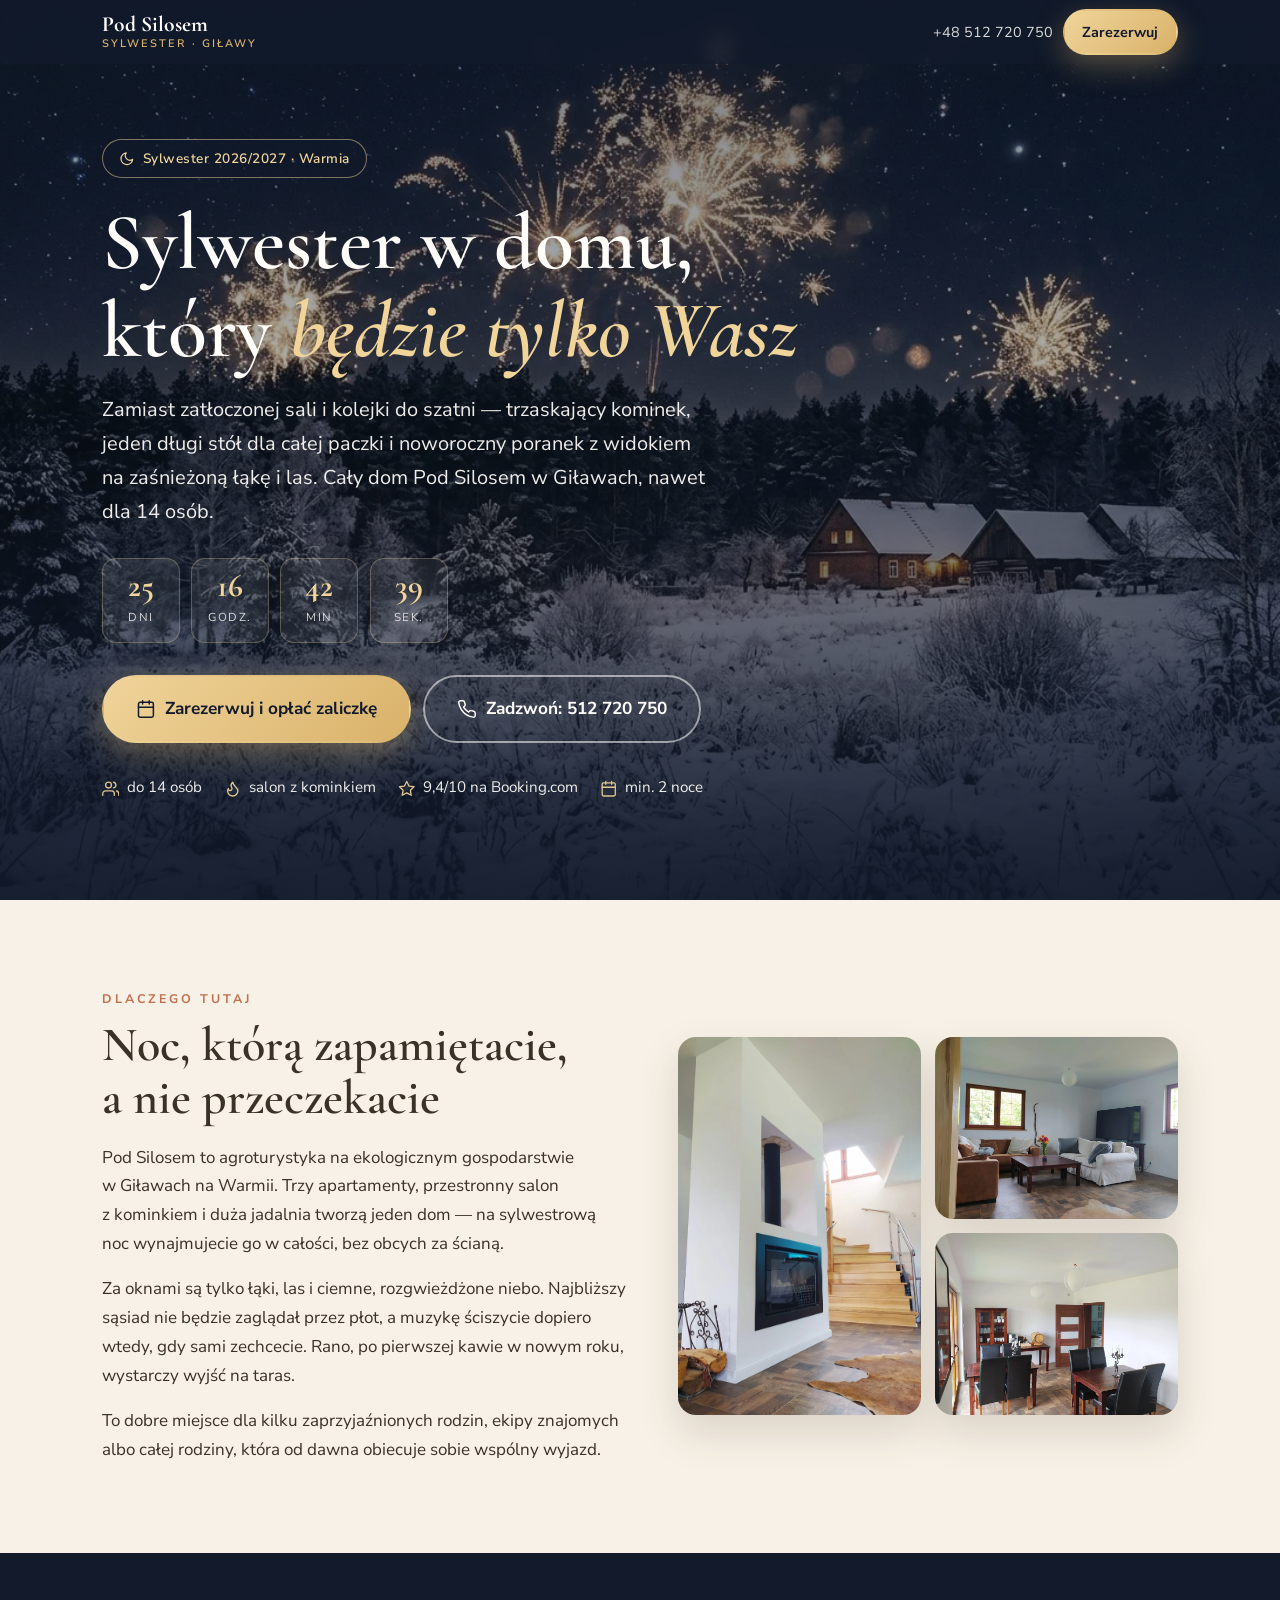
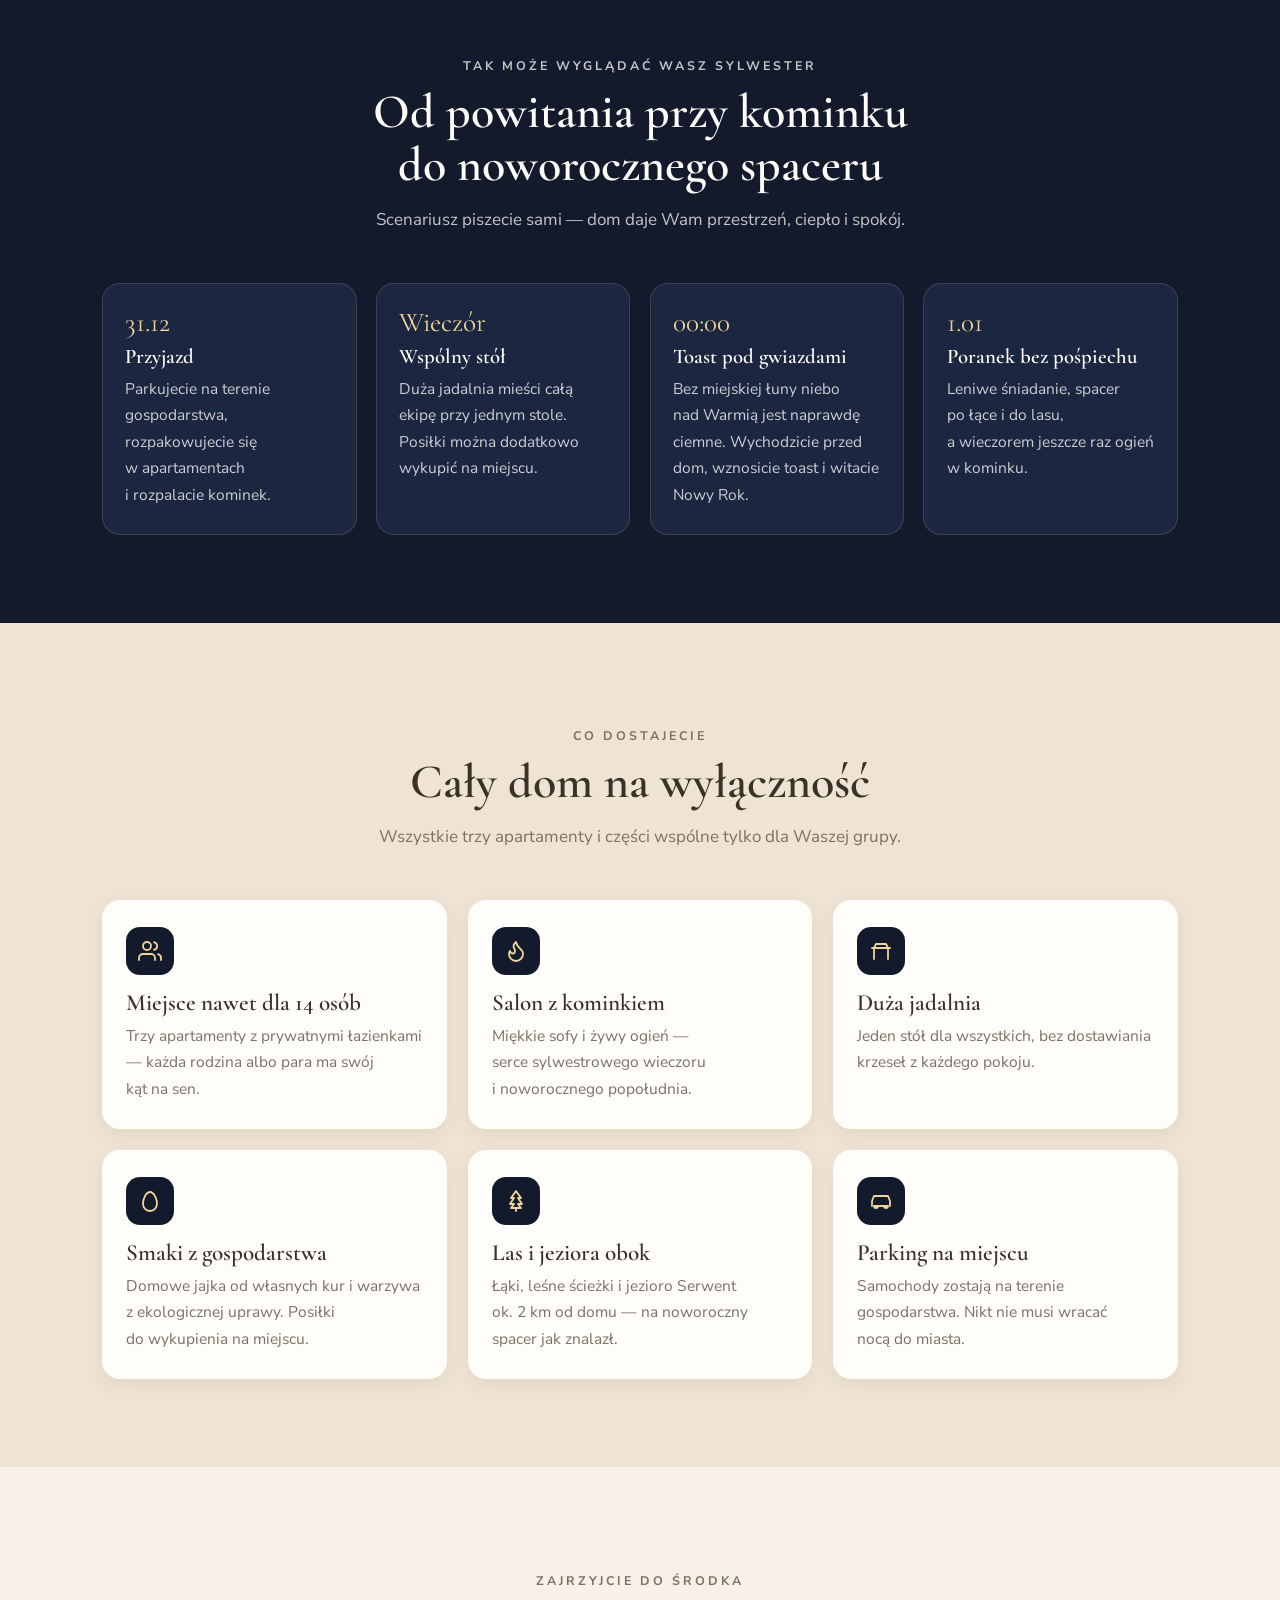
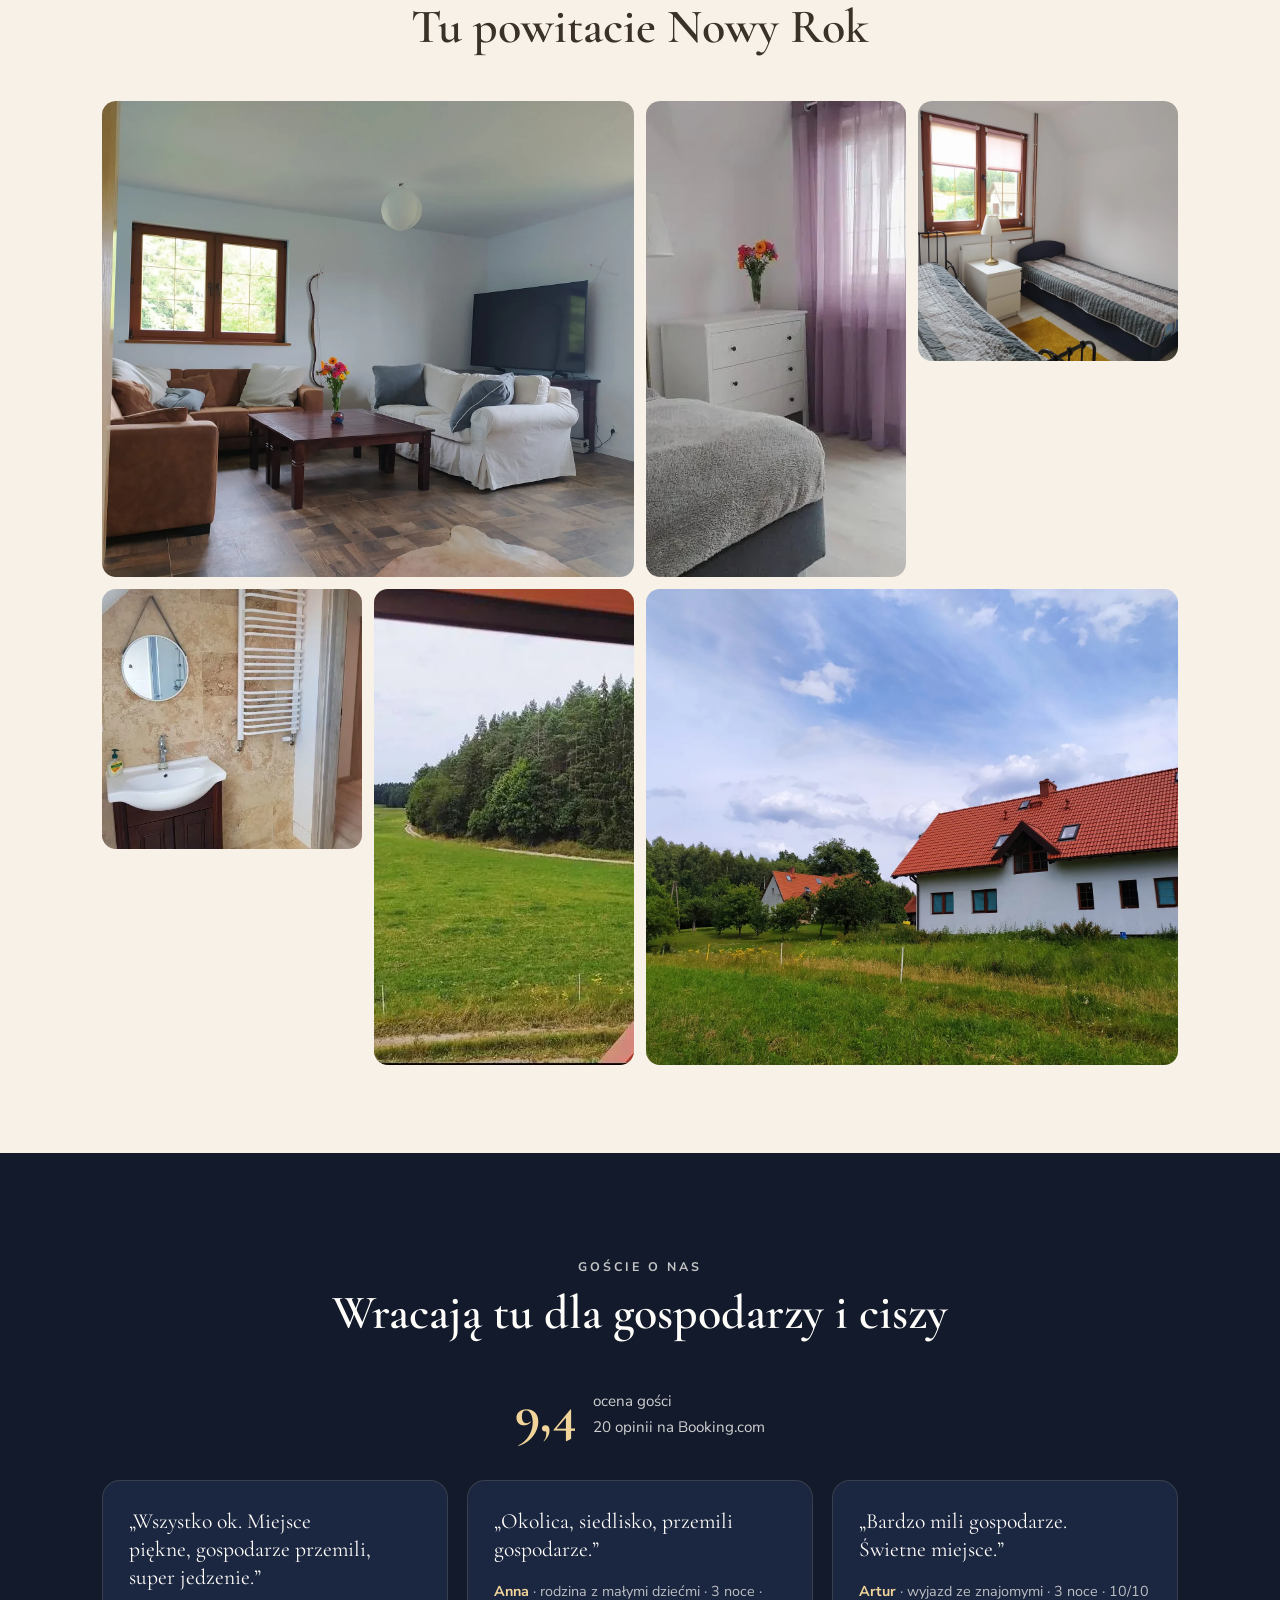
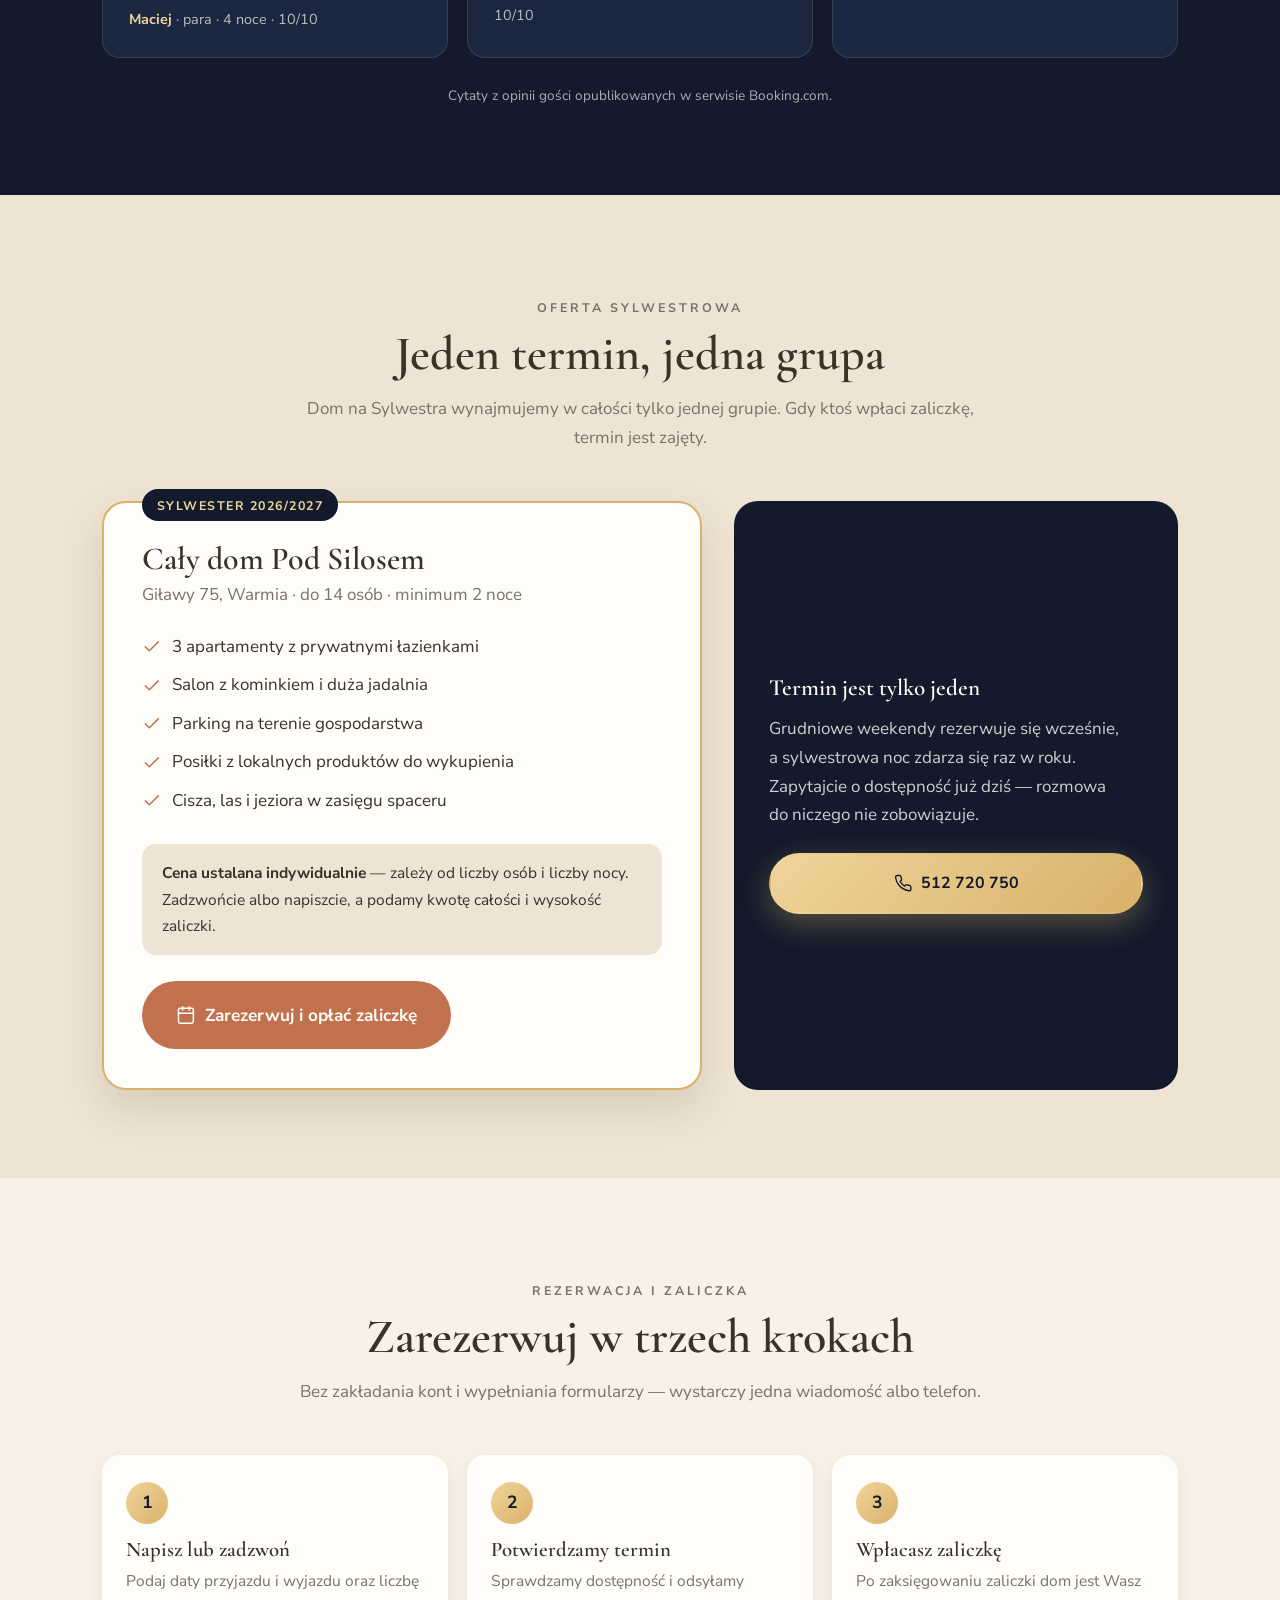
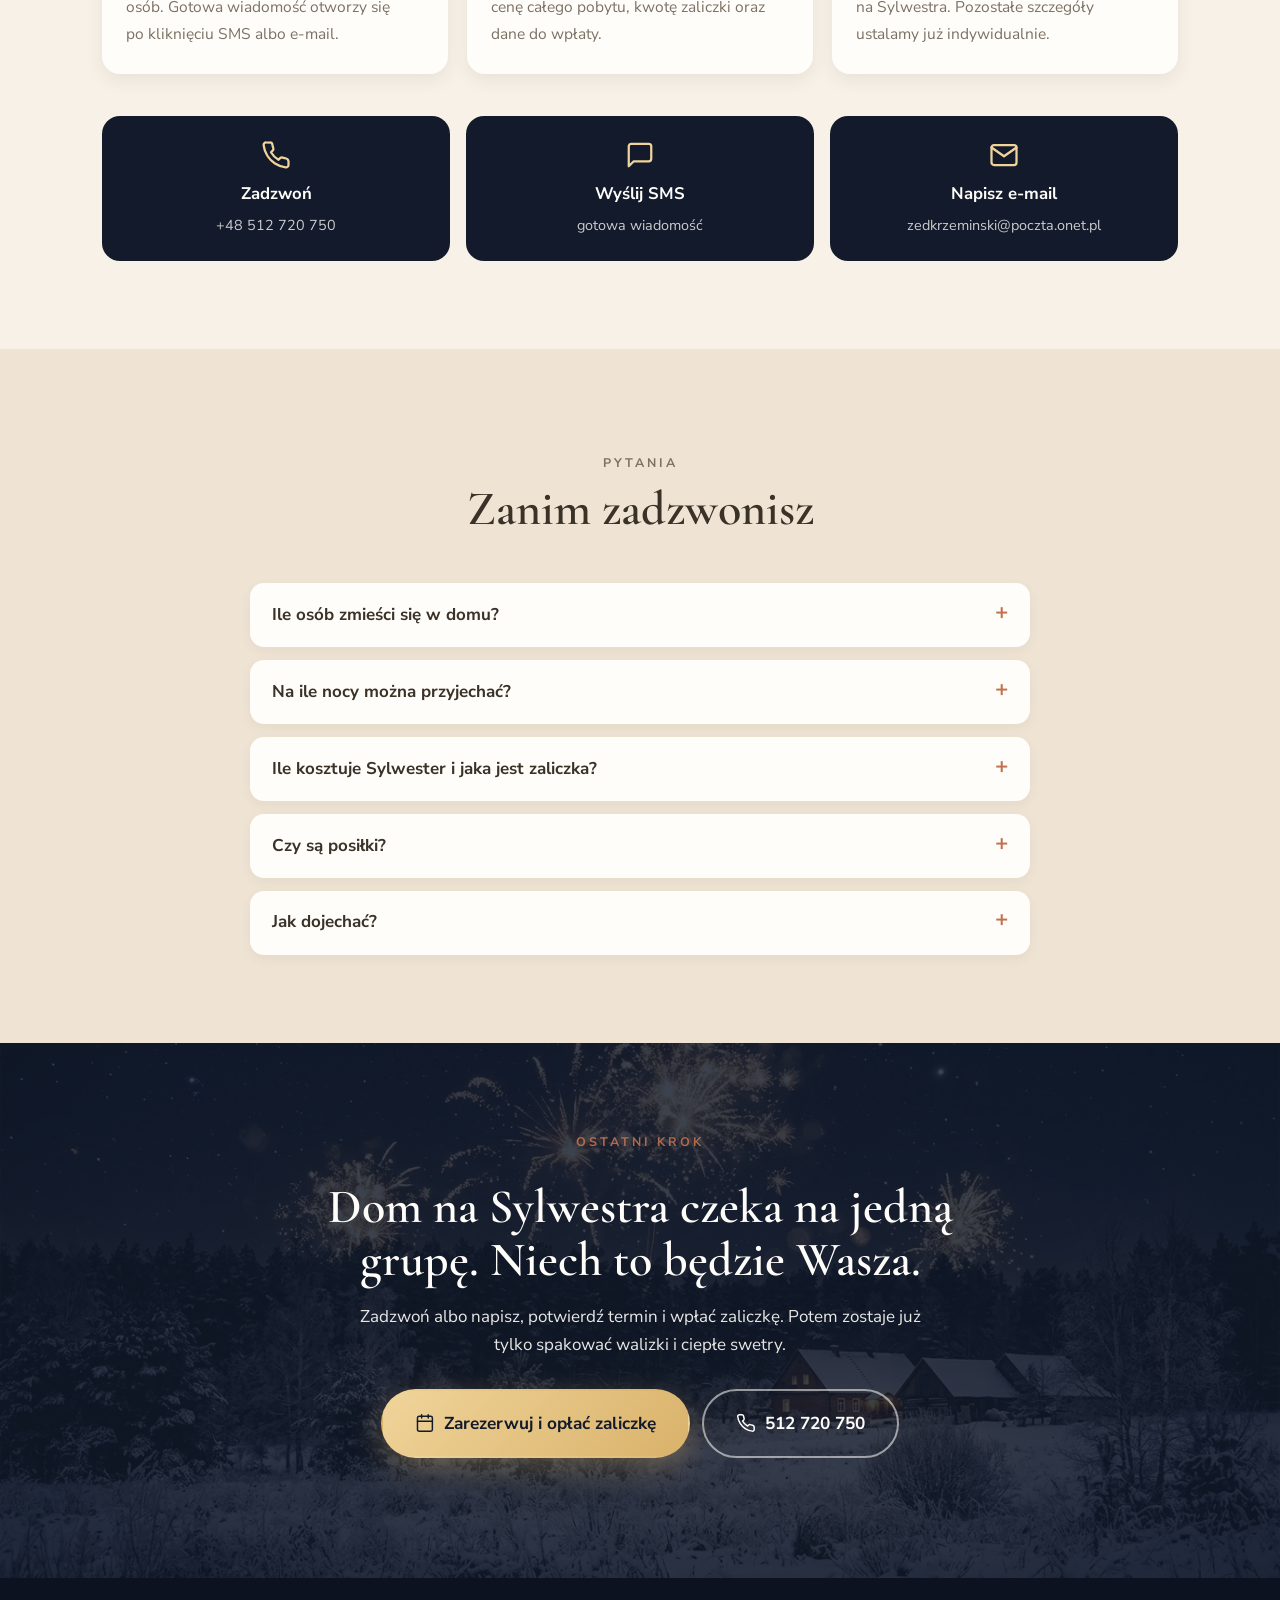
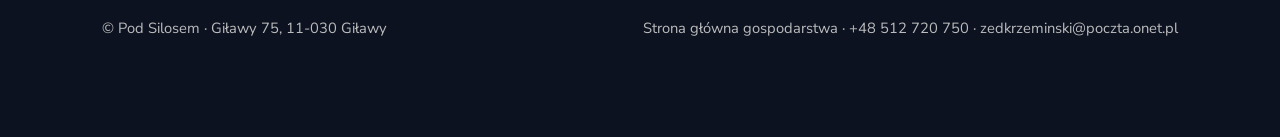
==== commit 655e403f: "Dodaj PostHog (heatmaps, autocapture i eventy klikniec z Google Ads)" ====
--- a/sylwester.html
+++ b/sylwester.html
@@ -8,6 +8,40 @@
     function gtag(){dataLayer.push(arguments);}
     gtag('js', new Date());
     gtag('config', 'AW-17350584286');
+  </script>
+
+  <!-- PostHog -->
+  <script>
+    !function(t,e){var o,n,p,r;e.__SV||(window.posthog=e,e._i=[],e.init=function(i,s,a){function g(t,e){var o=e.split(".");2==o.length&&(t=t[o[0]],e=o[1]),t[e]=function(){t.push([e].concat(Array.prototype.slice.call(arguments,0)))}}(p=t.createElement("script")).type="text/javascript",p.crossOrigin="anonymous",p.async=!0,p.src=s.api_host.replace(".i.posthog.com","-assets.i.posthog.com")+"/static/array.js",(r=t.getElementsByTagName("script")[0]).parentNode.insertBefore(p,r);var u=e;for(void 0!==a?u=e[a]=[]:a="posthog",u.people=u.people||[],u.toString=function(t){var e="posthog";return"posthog"!==a&&(e+="."+a),t||(e+=" (stub)"),e},u.people.toString=function(){return u.toString(1)+".people (stub)"},o="init capture register register_once register_for_session unregister unregister_for_session getFeatureFlag getFeatureFlagPayload isFeatureEnabled reloadFeatureFlags updateEarlyAccessFeatureEnrollment getEarlyAccessFeatures on onFeatureFlags onSessionId getSurveys getActiveMatchingSurveys renderSurvey canRenderSurvey getNextSurveyStep identify setPersonProperties group resetGroups setPersonPropertiesForFlags resetPersonPropertiesForFlags setGroupPropertiesForFlags resetGroupPropertiesForFlags reset get_distinct_id getGroups get_session_id get_session_replay_url alias set_config startSessionRecording stopSessionRecording sessionRecordingStarted captureException loadToolbar get_property getSessionProperty createPersonProfile opt_in_capturing opt_out_capturing has_opted_in_capturing has_opted_out_capturing clear_opt_in_out_capturing debug getPageViewId".split(" "),n=0;n<o.length;n++)g(u,o[n]);e._i.push([i,s,a])},e.__SV=1)}(document,window.posthog||[]);
+    posthog.init('phc_viyBh6a5u47PLYNjKdWkm2vDEg25r6kVnGtECacyVh4t', {
+      api_host: 'https://eu.i.posthog.com',
+      person_profiles: 'identified_only',
+      autocapture: true,
+      capture_pageview: true,
+      capture_pageleave: true,
+      enable_heatmaps: true,
+      capture_dead_clicks: true,
+      loaded: function (ph) {
+        try {
+          var params = new URLSearchParams(window.location.search);
+          var gclid = params.get('gclid') || params.get('gbraid') || params.get('wbraid');
+          var utmSource = params.get('utm_source');
+          var sessionProps = {};
+          if (gclid) {
+            sessionProps.from_google_ads = true;
+            sessionProps.gclid = gclid;
+          } else if (utmSource && /google|adwords|gads/i.test(utmSource)) {
+            sessionProps.from_google_ads = true;
+          }
+          ['utm_source', 'utm_medium', 'utm_campaign', 'utm_term', 'utm_content'].forEach(function (k) {
+            if (params.get(k)) sessionProps[k] = params.get(k);
+          });
+          if (Object.keys(sessionProps).length > 0) {
+            ph.register_for_session(sessionProps);
+          }
+        } catch (e) {}
+      }
+    });
   </script>
 
   <meta charset="UTF-8">
@@ -623,9 +657,39 @@
         }
       }
 
+      function phCapture(eventName, props) {
+        if (window.posthog && typeof window.posthog.capture === 'function') {
+          window.posthog.capture(eventName, props || {});
+        }
+      }
+
       document.querySelectorAll('a[href^="tel:"], a[href^="sms:"], a[href^="mailto:"]').forEach(function (a) {
         a.addEventListener('click', function () {
-          if (typeof gtag === 'function') gtag('event', 'sylwester_kontakt', { method: a.getAttribute('href').split(':')[0] });
+          var method = a.getAttribute('href').split(':')[0];
+          if (typeof gtag === 'function') gtag('event', 'sylwester_kontakt', { method: method });
+          phCapture('sylwester_kontakt', {
+            method: method,
+            href: a.getAttribute('href'),
+            label: (a.textContent || '').trim()
+          });
+        });
+      });
+
+      document.querySelectorAll('a[href^="#"]').forEach(function (a) {
+        a.addEventListener('click', function () {
+          phCapture('klik_nawigacja', {
+            cel: a.getAttribute('href'),
+            label: (a.textContent || '').trim()
+          });
+        });
+      });
+
+      document.querySelectorAll('.faq details').forEach(function (det) {
+        det.addEventListener('toggle', function () {
+          if (det.open) {
+            var q = det.querySelector('summary') ? det.querySelector('summary').textContent.trim() : '';
+            phCapture('klik_faq', { pytanie: q });
+          }
         });
       });
     })();
